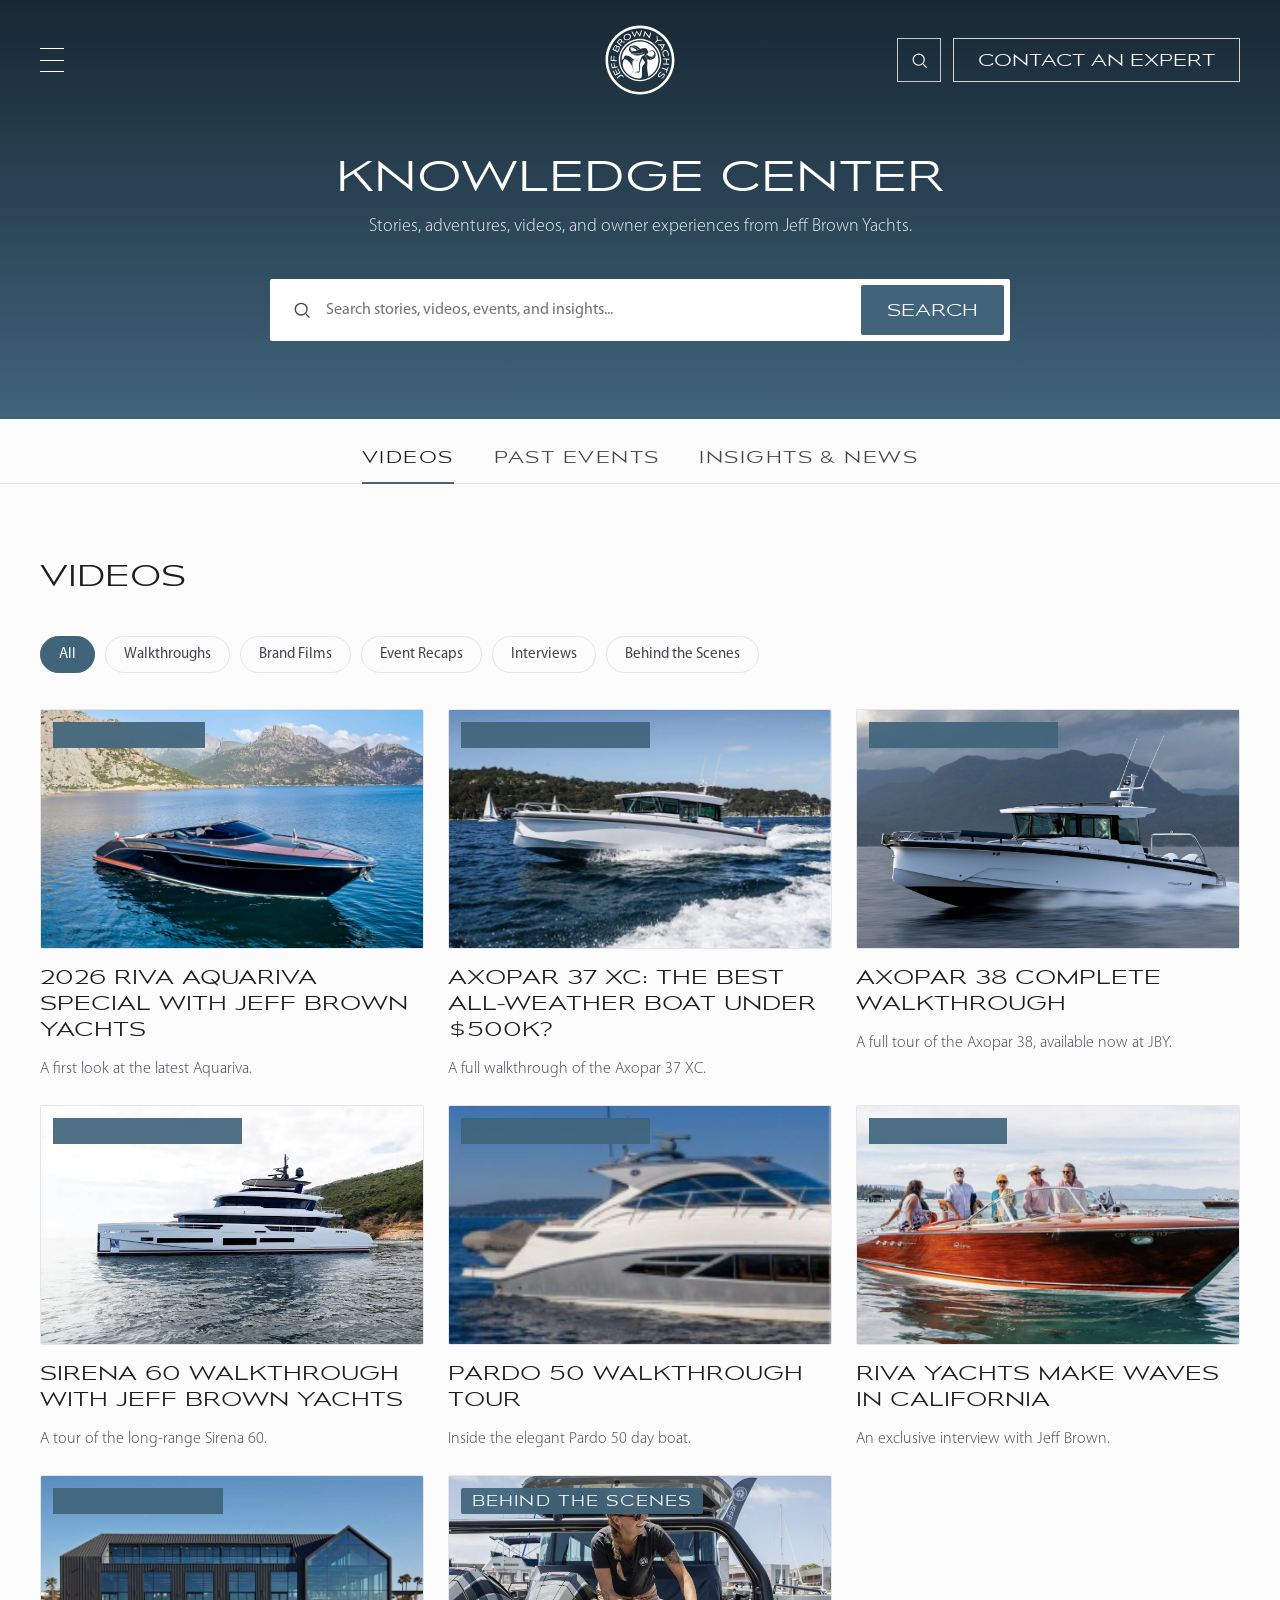
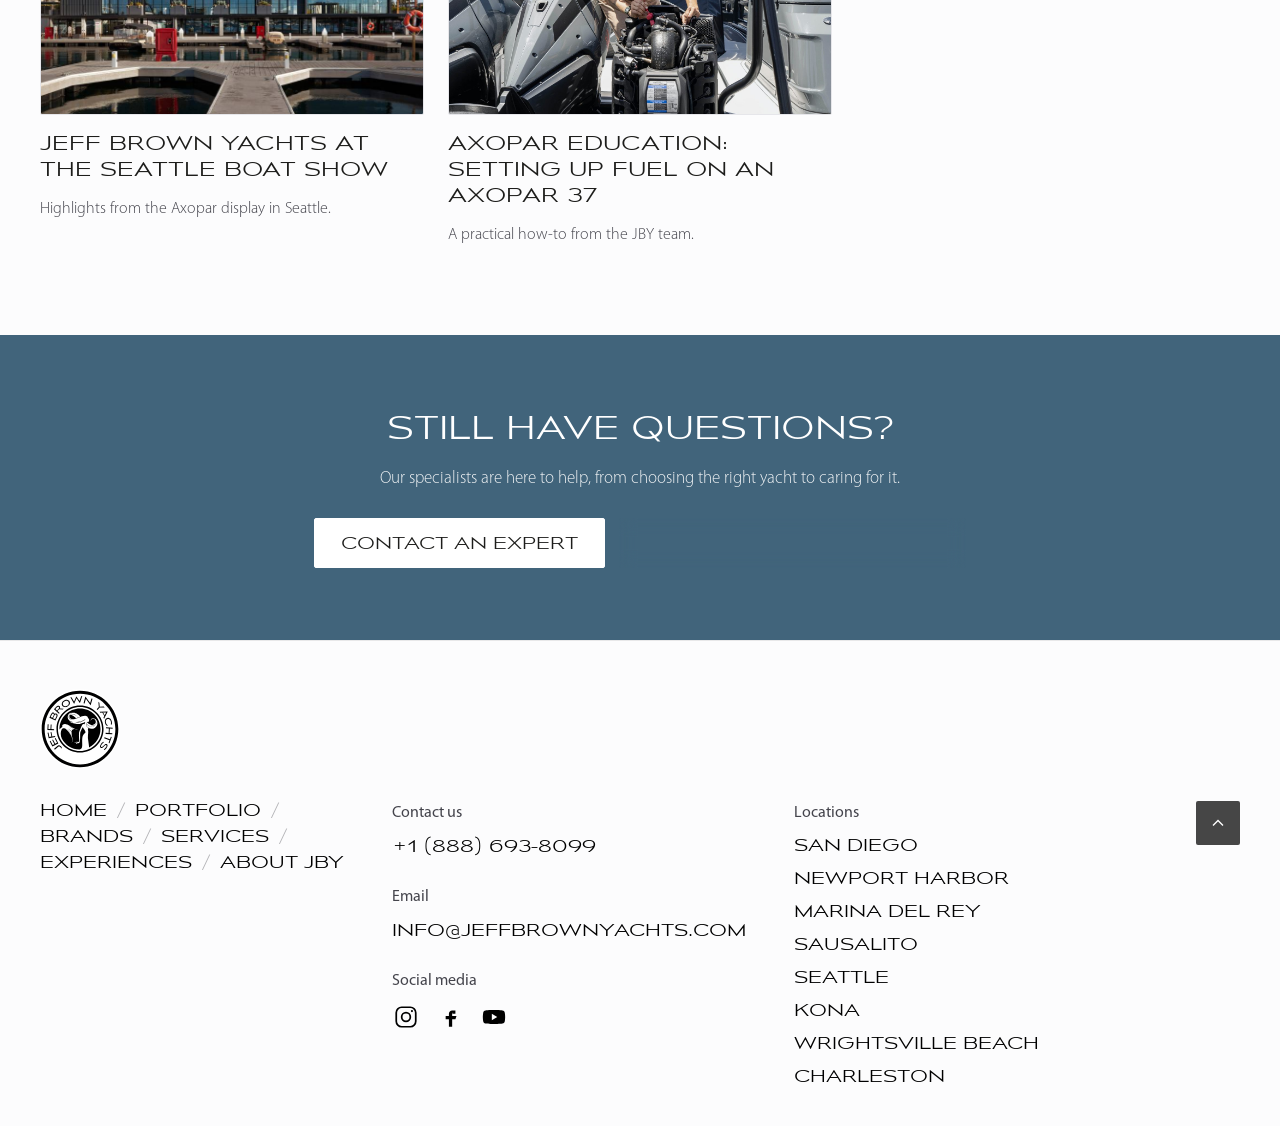
==== index.html @ ec9363ae "Knowledge Center — variant 3: 3 tabs, chip filters, original distinct cards - Only 3 tabs: Videos (d" ====
<!DOCTYPE html>
<html lang="en">
<head>
<meta charset="UTF-8" />
<meta name="viewport" content="width=device-width, initial-scale=1.0" />
<title>Knowledge Center — Jeff Brown Yachts</title>
<meta name="description" content="The Jeff Brown Yachts Knowledge Center: videos, events, owner experiences, adventures, and company news from the JBY world." />
<link rel="icon" href="assets/jby_logo.svg" />
<link rel="stylesheet" href="assets/fonts.css" />
<link rel="stylesheet" href="assets/styles.css" />
</head>
<body data-kc="videos" data-hero="1">

<div data-site-header></div>

<!-- HERO -->
<section class="kc-hero home">
  <div class="kc-hero-bg"><img src="assets/img/hero-detail.jpg" alt="A Jeff Brown Yachts vessel under way" /></div>
  <div class="kc-hero-inner">
    <h1 class="reveal in">Knowledge Center</h1>
    <p class="reveal in d1">Stories, adventures, videos, and owner experiences from Jeff Brown Yachts.</p>
    <form class="searchbar reveal in d2" action="search.html" method="get" role="search" aria-label="Search the Knowledge Center">
      <svg viewBox="0 0 24 24" fill="none" stroke="currentColor" stroke-width="1.6"><circle cx="11" cy="11" r="7"/><path d="m21 21-4.3-4.3"/></svg>
      <input type="search" name="query" placeholder="Search stories, videos, events, and insights..." aria-label="Search" />
      <button type="submit" class="btn btn-md btn-solid"><span>Search</span></button>
    </form>
  </div>
</section>

<div data-site-kcnav></div>

<div class="hub-panels">

  <!-- ===================== VIDEOS ===================== -->
  <div class="hub-panel active" id="panel-videos">
    <section class="sec"><div class="wrap">
      <div class="panel-intro"><h2>Videos</h2></div>
      <div class="chips" data-chips="grid-videos" data-axis="type" aria-label="Filter videos">
        <button class="chip on" data-val="all">All</button>
        <button class="chip" data-val="walkthroughs">Walkthroughs</button>
        <button class="chip" data-val="brand-films">Brand Films</button>
        <button class="chip" data-val="event-recaps">Event Recaps</button>
        <button class="chip" data-val="interviews">Interviews</button>
        <button class="chip" data-val="behind-the-scenes">Behind the Scenes</button>
      </div>
      <div class="media-grid cols-3" id="grid-videos"><a class="card vcard" data-type="brand-films" href="video.html?v=w0ptcR-tTSQ"><div class="thumb"><img src="assets/img/brand-riva.webp" alt="" /><video muted loop playsinline preload="none"><source src="assets/video/hover.mp4" type="video/mp4"></video><span class="badge">Brand Film</span></div><h3>2026 Riva Aquariva Special with Jeff Brown Yachts</h3><p>A first look at the latest Aquariva.</p></a>
              <a class="card vcard" data-type="walkthroughs" href="video.html?v=fQSTb3oAKzA"><div class="thumb"><img src="assets/img/vessel-axopar.jpg" alt="" /><video muted loop playsinline preload="none"><source src="assets/video/hover.mp4" type="video/mp4"></video><span class="badge">Walkthrough</span></div><h3>Axopar 37 XC: The Best All-Weather Boat Under $500K?</h3><p>A full walkthrough of the Axopar 37 XC.</p></a>
              <a class="card vcard" data-type="walkthroughs" href="video.html?v=-jKF--eEPcs"><div class="thumb"><img src="assets/img/brand-axopar.jpg" alt="" /><video muted loop playsinline preload="none"><source src="assets/video/hover.mp4" type="video/mp4"></video><span class="badge">Walkthrough</span></div><h3>Axopar 38 Complete Walkthrough</h3><p>A full tour of the Axopar 38, available now at JBY.</p></a>
              <a class="card vcard" data-type="walkthroughs" href="video.html?v=-klt9lROx2Q"><div class="thumb"><img src="assets/img/brand-sirena.jpg" alt="" /><video muted loop playsinline preload="none"><source src="assets/video/hover.mp4" type="video/mp4"></video><span class="badge">Walkthrough</span></div><h3>Sirena 60 Walkthrough with Jeff Brown Yachts</h3><p>A tour of the long-range Sirena 60.</p></a>
              <a class="card vcard" data-type="walkthroughs" href="video.html?v=Qdw6NAXoP4w"><div class="thumb"><img src="assets/img/vessel-pershing2.jpg" alt="" /><video muted loop playsinline preload="none"><source src="assets/video/hover.mp4" type="video/mp4"></video><span class="badge">Walkthrough</span></div><h3>Pardo 50 Walkthrough Tour</h3><p>Inside the elegant Pardo 50 day boat.</p></a>
              <a class="card vcard" data-type="interviews" href="video.html?v=bcRRfGyM40s"><div class="thumb"><img src="assets/img/ev_riva.jpg" alt="" /><video muted loop playsinline preload="none"><source src="assets/video/hover.mp4" type="video/mp4"></video><span class="badge">Interview</span></div><h3>Riva Yachts Make Waves in California</h3><p>An exclusive interview with Jeff Brown.</p></a>
              <a class="card vcard" data-type="event-recaps" href="video.html?v=dWhl8WauQQw"><div class="thumb"><img src="assets/img/marina-newport.jpg" alt="" /><video muted loop playsinline preload="none"><source src="assets/video/hover.mp4" type="video/mp4"></video><span class="badge">Event Recap</span></div><h3>Jeff Brown Yachts at the Seattle Boat Show</h3><p>Highlights from the Axopar display in Seattle.</p></a>
              <a class="card vcard" data-type="behind-the-scenes" href="video.html?v=TO-hFcdKXWA"><div class="thumb"><img src="assets/img/card_service.jpg" alt="" /><video muted loop playsinline preload="none"><source src="assets/video/hover.mp4" type="video/mp4"></video><span class="badge">Behind the Scenes</span></div><h3>Axopar Education: Setting Up Fuel on an Axopar 37</h3><p>A practical how-to from the JBY team.</p></a></div>
    </div></section>
  </div>

  <!-- ===================== PAST EVENTS ===================== -->
  <div class="hub-panel" id="panel-events">
    <section class="sec"><div class="wrap">
      <div class="panel-intro"><h2>Past Events</h2></div>
      <div class="chips" data-chips="grid-events" data-axis="brand" aria-label="Filter events by brand">
        <button class="chip on" data-val="all">All</button>
        <button class="chip" data-val="axopar">Axopar</button>
        <button class="chip" data-val="brabus">BRABUS</button>
        <button class="chip" data-val="riva">Riva</button>
        <button class="chip" data-val="pershing">Pershing</button>
      </div>
      <div class="egrid" id="grid-events" style="grid-template-columns:repeat(3,1fr)"><a class="ecard" data-loc="lake-tahoe" data-brand="riva" href="event.html?e=lake-tahoe"><img src="assets/img/ev_pebble.jpg" alt="" /><div class="ec-body"><h3>Lake Tahoe Concours d'Elegance</h3><span class="ec-meta">Aug 2026 · Lake Tahoe</span><span class="ec-cta">View Recap <svg viewBox="0 0 24 24" fill="none" stroke="currentColor" stroke-width="1.6"><path d="m9 6 6 6-6 6"/></svg></span></div></a>
              <a class="ecard" data-loc="san-diego" data-brand="axopar" href="event.html?e=san-diego"><img src="assets/img/marina-sandiego.jpg" alt="" /><div class="ec-body"><h3>San Diego International Boat Show</h3><span class="ec-meta">Jun 2026 · San Diego</span><span class="ec-cta">View Recap <svg viewBox="0 0 24 24" fill="none" stroke="currentColor" stroke-width="1.6"><path d="m9 6 6 6-6 6"/></svg></span></div></a>
              <a class="ecard" data-loc="miami" data-brand="pershing" href="event.html?e=miami"><img src="assets/img/vessel-pershing.jpg" alt="" /><div class="ec-body"><h3>Miami International Boat Show</h3><span class="ec-meta">Feb 2026 · Miami</span><span class="ec-cta">View Recap <svg viewBox="0 0 24 24" fill="none" stroke="currentColor" stroke-width="1.6"><path d="m9 6 6 6-6 6"/></svg></span></div></a>
              <a class="ecard" data-loc="baltimore" data-brand="axopar" href="event.html?e=mid-atlantic"><img src="assets/img/vessel-axopar.jpg" alt="" /><div class="ec-body"><h3>Mid-Atlantic Boat Show</h3><span class="ec-meta">Feb 2026 · Baltimore</span><span class="ec-cta">View Recap <svg viewBox="0 0 24 24" fill="none" stroke="currentColor" stroke-width="1.6"><path d="m9 6 6 6-6 6"/></svg></span></div></a>
              <a class="ecard" data-loc="charleston" data-brand="axopar" href="event.html?e=charleston"><img src="assets/img/marina-newport.jpg" alt="" /><div class="ec-body"><h3>Charleston Boat Show</h3><span class="ec-meta">Jan 2026 · Charleston</span><span class="ec-cta">View Recap <svg viewBox="0 0 24 24" fill="none" stroke="currentColor" stroke-width="1.6"><path d="m9 6 6 6-6 6"/></svg></span></div></a>
              <a class="ecard" data-loc="fort-lauderdale" data-brand="brabus" href="event.html?e=fort-lauderdale"><img src="assets/img/event_flibs.jpg" alt="" /><div class="ec-body"><h3>Fort Lauderdale International Boat Show</h3><span class="ec-meta">Oct 2025 · Fort Lauderdale</span><span class="ec-cta">View Recap <svg viewBox="0 0 24 24" fill="none" stroke="currentColor" stroke-width="1.6"><path d="m9 6 6 6-6 6"/></svg></span></div></a>
              <a class="ecard" data-loc="sausalito" data-brand="brabus" href="event.html?e=sausalito"><img src="assets/img/ev_sausalito.jpg" alt="" /><div class="ec-body"><h3>Sausalito Boat Show (4th Annual)</h3><span class="ec-meta">Sep 2025 · Sausalito</span><span class="ec-cta">View Recap <svg viewBox="0 0 24 24" fill="none" stroke="currentColor" stroke-width="1.6"><path d="m9 6 6 6-6 6"/></svg></span></div></a>
              <a class="ecard" data-loc="carolinas" data-brand="axopar" href="event.html?e=carolinas"><img src="assets/img/vessel-brabus.jpg" alt="" /><div class="ec-body"><h3>Axopar &amp; BRABUS Carolinas Adventure</h3><span class="ec-meta">Jul 2024 · Carolinas</span><span class="ec-cta">View Recap <svg viewBox="0 0 24 24" fill="none" stroke="currentColor" stroke-width="1.6"><path d="m9 6 6 6-6 6"/></svg></span></div></a></div>
      <div class="sec-foot"><a class="btn btn-md btn-ghost-navy" href="https://ywteamyw.github.io/jby-events/v3-filters.html" target="_blank" rel="noopener">View Upcoming Events <svg viewBox="0 0 24 24" fill="none" stroke="currentColor" stroke-width="1.6"><path d="m9 6 6 6-6 6"/></svg></a></div>
    </div></section>
  </div>

  <!-- ===================== INSIGHTS & NEWS ===================== -->
  <div class="hub-panel" id="panel-insights">
    <section class="sec"><div class="wrap">
      <div class="panel-intro"><h2>Insights &amp; News</h2></div>
      <div class="chips" data-chips="grid-insights" data-axis="cat" aria-label="Filter insights">
        <button class="chip on" data-val="all">All</button>
        <button class="chip" data-val="news">News</button>
        <button class="chip" data-val="adventures">Adventures</button>
        <button class="chip" data-val="owner">Owner Stories</button>
      </div>
      <div class="media-grid cols-3" id="grid-insights"><a class="card acard" data-cat="owner" href="article.html?a=viggen"><div class="thumb"><img src="assets/img/marina-sandiego.jpg" alt="" /><span class="badge">Owner Story</span></div><h3>Owner Feature: Joe Dagostino's J/105 "Viggen"</h3><span class="date">August 5, 2025<span class="rt">5 min read</span></span></a>
              <a class="card acard" data-cat="adventures" href="article.html?a=carolinas-adventure"><div class="thumb"><img src="assets/img/vessel-brabus.jpg" alt="" /><span class="badge">Adventure</span></div><h3>The Axopar &amp; BRABUS Carolinas Adventure</h3><span class="date">July 18, 2024<span class="rt">6 min read</span></span></a>
              <a class="card acard" data-cat="adventures" href="article.html?a=salish-sea"><div class="thumb"><img src="assets/img/ev_sausalito.jpg" alt="" /><span class="badge">Destination</span></div><h3>Cruising the Salish Sea: A Pacific Northwest Adventure</h3><span class="date">June 20, 2025<span class="rt">6 min read</span></span></a>
              <a class="card acard" data-cat="news" href="article.html?a=pershing-us-dealer"><div class="thumb"><img src="assets/img/brand-pershing.jpg" alt="" /><span class="badge">News</span></div><h3>Pershing Names Jeff Brown Yachts Exclusive US Dealer</h3><span class="date">October 28, 2025<span class="rt">3 min read</span></span></a>
              <a class="card acard" data-cat="news" href="article.html?a=riva-west-coast"><div class="thumb"><img src="assets/img/ev_riva.jpg" alt="" /><span class="badge">News</span></div><h3>Riva Names Jeff Brown Yachts Exclusive West Coast Dealer</h3><span class="date">September 16, 2024<span class="rt">3 min read</span></span></a>
              <a class="card acard" data-cat="news" href="article.html?a=pardo-west-coast"><div class="thumb"><img src="assets/img/brand-axopar.jpg" alt="" /><span class="badge">News</span></div><h3>Pardo Yachts Names JBY Exclusive US West Coast Dealer</h3><span class="date">March 12, 2025<span class="rt">2 min read</span></span></a>
              <a class="card acard" data-cat="news" href="article.html?a=charleston-office"><div class="thumb"><img src="assets/img/marina-newport.jpg" alt="" /><span class="badge">Company</span></div><h3>Jeff Brown Yachts Opens a New Office in Charleston</h3><span class="date">October 1, 2024<span class="rt">2 min read</span></span></a>
              <a class="card acard" data-cat="news" href="article.html?a=deniz-ozcakir"><div class="thumb"><img src="assets/img/consult-overlook.jpg" alt="" /><span class="badge">Company</span></div><h3>Deniz Ozcakir Named Head of Sales &amp; Marketing</h3><span class="date">April 7, 2025<span class="rt">2 min read</span></span></a>
              <a class="card acard" data-cat="news" href="article.html?a=brabus-shadow-500"><div class="thumb"><img src="assets/img/vessel-brabus.jpg" alt="" /><span class="badge">Brands</span></div><h3>Showcasing the BRABUS Shadow 500 on the West Coast</h3><span class="date">June 29, 2024<span class="rt">3 min read</span></span></a>
              <a class="card acard" data-cat="news" href="article.html?a=modern-luxury"><div class="thumb"><img src="assets/img/lifestyle-expertise.jpg" alt="" /><span class="badge">Press</span></div><h3>Jeff Brown: Modern Luxury "Power Players" Spotlight</h3><span class="date">May 27, 2022<span class="rt">4 min read</span></span></a></div>
    </div></section>
  </div>

</div>

<div data-site-cta></div>
<div data-site-footer></div>
<script>
/* Horizontal chip filters (variant 3) — filter the original cards in place */
(function(){
  document.querySelectorAll(".chips[data-chips]").forEach(function(bar){
    var grid=document.getElementById(bar.getAttribute("data-chips")); if(!grid) return;
    var axis=bar.getAttribute("data-axis");
    bar.querySelectorAll(".chip").forEach(function(ch){
      ch.addEventListener("click",function(){
        bar.querySelectorAll(".chip").forEach(function(x){x.classList.remove("on");}); ch.classList.add("on");
        var v=ch.getAttribute("data-val");
        grid.querySelectorAll(".vcard,.ecard,.acard").forEach(function(c){
          c.style.display=(v==="all"||c.getAttribute("data-"+axis)===v)?"":"none";
        });
      });
    });
  });
})();
</script>
<script src="assets/app.js"></script>
</body>
</html>
---- assets/fonts.css ----
@font-face{font-family:'Mesmerize';font-weight:300;font-style:normal;font-display:swap;src:url([data-uri]) format('woff2')}
@font-face{font-family:'Mesmerize';font-weight:400;font-style:normal;font-display:swap;src:url([data-uri]) format('woff2')}
@font-face{font-family:'Mesmerize';font-weight:500;font-style:normal;font-display:swap;src:url([data-uri]) format('woff2')}
@font-face{font-family:'Myriad Pro';font-weight:300;font-style:normal;font-display:swap;src:url([data-uri]) format('woff2')}
@font-face{font-family:'Myriad Pro';font-weight:400;font-style:normal;font-display:swap;src:url([data-uri]) format('woff2')}
@font-face{font-family:'Myriad Pro';font-weight:600;font-style:normal;font-display:swap;src:url([data-uri]) format('woff2')}
---- assets/styles.css ----
/* =====================================================================
   Jeff Brown Yachts — News & Media
   Shared design system (extends the JBY site tokens & components)
   Minimum font-size across the platform: 16px.
   ===================================================================== */
:root{
  --ink:#1d1d1b;--c0:#000000;--c2:#44444c;--c4:#44444c;
  --white:#ffffff;--white-soft:#dcdcde;
  --navy:#41647b;--navy-d:#365466;--navy-deep:#22333f;--navy-ink:#182833;
  --border:#e6e6ea;--line:rgba(0,0,0,0.08);--page:#fcfcfd;--section:#f4f6f9;--sand:#bdb19d;
  --maxw:1440px;--content:1280px;--pad:40px;
  --ease:cubic-bezier(.22,.61,.36,1);--ease-out:cubic-bezier(.16,1,.3,1);
  --shadow-card:0 24px 60px -44px rgba(34,51,63,.5);
}
*{box-sizing:border-box;margin:0;padding:0}
html{scroll-behavior:smooth}
body{font-family:'Myriad Pro',system-ui,-apple-system,sans-serif;color:var(--c0);background:var(--page);
  font-weight:300;line-height:1.5;-webkit-font-smoothing:antialiased;overflow-x:hidden}
img{max-width:100%;display:block}
a{color:inherit;text-decoration:none}
button{font-family:inherit;cursor:pointer;border:none;background:none;color:inherit}
.wrap{max-width:var(--maxw);margin:0 auto;padding-left:var(--pad);padding-right:var(--pad)}
.narrow{max-width:calc(var(--content) + 80px);margin:0 auto;padding-left:var(--pad);padding-right:var(--pad)}

/* Type ramp */
.h-lg{font-family:'Mesmerize',sans-serif;font-weight:300;font-size:clamp(24px,2.6vw,28px);line-height:1.22;text-transform:uppercase;letter-spacing:0}
.h-md{font-family:'Mesmerize',sans-serif;font-weight:300;font-size:32px;line-height:48px;text-transform:uppercase;letter-spacing:0}
.h-sm{font-family:'Mesmerize',sans-serif;font-weight:300;font-size:28px;line-height:40px;text-transform:uppercase;letter-spacing:0}
.h-xs{font-family:'Mesmerize',sans-serif;font-weight:300;font-size:24px;line-height:36px;text-transform:uppercase;letter-spacing:0}
.h-2xs{font-family:'Mesmerize',sans-serif;font-weight:300;font-size:20px;line-height:28px;text-transform:uppercase;letter-spacing:0}
.eyebrow{font-family:'Mesmerize',sans-serif;font-weight:300;font-size:16px;line-height:1;letter-spacing:.22em;text-transform:uppercase;color:var(--navy)}
.t-lg{font-family:'Myriad Pro',sans-serif;font-weight:300;font-size:18px;line-height:28px}
.t-md{font-family:'Myriad Pro',sans-serif;font-weight:300;font-size:16px;line-height:24px}

/* Buttons */
.btn{display:inline-flex;align-items:center;justify-content:center;gap:8px;border-radius:2px;
  font-family:'Mesmerize',sans-serif;font-weight:300;text-transform:uppercase;letter-spacing:0;transition:.25s;white-space:nowrap}
.btn-sm{height:44px;padding:0 22px;font-size:16px;line-height:20px}
.btn-md{height:50px;padding:0 26px;font-size:16px;line-height:20px}
.btn svg{width:17px;height:17px}
.btn-solid{background:var(--navy);color:var(--white)}
.btn-solid:hover{background:var(--navy-d)}
.btn-white{background:var(--white);color:var(--ink);border:1px solid var(--white)}
.btn-white:hover{background:rgba(255,255,255,.16);color:var(--white);border-color:var(--white)}
.btn-dark{background:var(--ink);color:var(--white)}
.btn-dark:hover{background:var(--navy)}
.btn-ghost{background:transparent;color:var(--c0);border:1px solid var(--c0)}
.btn-ghost:hover{background:var(--c0);color:var(--white)}
.btn-ghost-navy{background:transparent;color:var(--navy);border:1px solid var(--navy)}
.btn-ghost-navy:hover{background:var(--navy);color:var(--white)}
.btn-ghost-light{background:transparent;color:var(--white);border:1px solid rgba(255,255,255,.9);backdrop-filter:blur(8px)}
.btn-ghost-light:hover{background:var(--white);color:var(--ink)}
.link-arrow{display:inline-flex;align-items:center;gap:8px;font-family:'Mesmerize',sans-serif;text-transform:uppercase;
  font-size:16px;letter-spacing:.04em;color:var(--navy)}
.link-arrow svg{width:16px;height:16px}
.link-arrow:hover{color:var(--navy-d)}

/* =====================================================================
   HEADER
   ===================================================================== */
.nav{position:fixed;top:0;left:0;right:0;z-index:1000;display:grid;grid-template-columns:1fr auto 1fr;align-items:center;
  gap:16px;padding:24px 40px;color:#fff;background:transparent;
  border-bottom:.5px solid transparent;transition:background .45s ease,backdrop-filter .45s ease,border-color .45s ease,padding .35s ease}
.nav.scrolled,.nav.solid{background:linear-gradient(180deg,rgba(52,82,100,.95) 0%,rgba(44,70,86,.97) 100%);
  backdrop-filter:blur(22px) saturate(140%);-webkit-backdrop-filter:blur(22px) saturate(140%);
  border-bottom:.5px solid rgba(255,255,255,.15);padding:16px 40px}
.nav .left{display:flex;align-items:center;justify-self:start}
.nav .burger{width:24px;height:24px;display:flex;flex-direction:column;justify-content:space-between;background:transparent;border:0;padding:0;cursor:pointer}
.nav .burger span{display:block;height:1px;width:100%;background:#fff;transition:.3s}
.nav .logo{width:72px;height:72px;justify-self:center;display:flex;align-items:center;justify-content:center;transition:width .35s,height .35s}
.nav.scrolled .logo,.nav.solid .logo{width:58px;height:58px}
.nav.solid{padding:16px 40px}
.nav .logo img{width:100%;height:100%;object-fit:contain;filter:brightness(0) invert(1)}
.nav .right{display:flex;gap:12px;align-items:center;justify-self:end}
.nav .icon{width:44px;height:44px;border:.5px solid rgba(255,255,255,.75);color:#fff;display:flex;align-items:center;justify-content:center;transition:.25s;background:transparent;cursor:pointer}
.nav .icon:hover{background:rgba(255,255,255,.16)}
.nav .icon svg{width:19px;height:19px}
.nav .cta{padding:0 24px;height:44px;font-family:'Mesmerize',sans-serif;font-weight:300;font-size:16px;line-height:20px;
  text-transform:uppercase;color:#fff;border:.5px solid rgba(255,255,255,.8);transition:.25s;display:inline-flex;align-items:center;white-space:nowrap;cursor:pointer;background:transparent}
.nav .cta:hover{background:rgba(255,255,255,.16)}
@media(max-width:980px){.nav{padding:16px 22px}.nav.scrolled,.nav.solid{padding:12px 22px}.nav .logo{width:54px;height:54px}.nav.scrolled .logo,.nav.solid .logo{width:48px;height:48px}.nav .cta{display:none}}

/* KC sub-navigation (centered, sits under header) */
.kcnav{position:sticky;top:84px;z-index:900;background:rgba(252,252,253,.96);backdrop-filter:blur(16px) saturate(140%);
  -webkit-backdrop-filter:blur(16px) saturate(140%);border-bottom:.5px solid var(--border)}
.kcnav-inner{max-width:var(--maxw);margin:0 auto;padding:0 40px;display:flex;align-items:center;justify-content:center;flex-wrap:wrap;gap:8px 40px}
/* Hub tab panels — switched in place by JS, no page reload, no scroll jump */
.hub-panel{display:none}
.hub-panel.active{display:block;animation:panelIn .4s var(--ease-out)}
@keyframes panelIn{from{opacity:0;transform:translateY(8px)}to{opacity:1;transform:none}}
.hub-panel>.sec:first-child{padding-top:72px}
.panel-lead{display:flex;justify-content:flex-end;margin-bottom:26px}
/* category chips (Insights & News on the All tab) */
.chips{display:flex;flex-wrap:wrap;gap:10px;margin-bottom:34px}
.chips .tag{cursor:pointer;transition:.2s}

/* Video cards — hover autoplay + subtle white lift/shadow (video cards only) */
.vcard{position:relative;border-radius:2px;gap:14px}
.vcard::before{content:none}
.vcard>*{position:relative;z-index:1}
.vcard .thumb{border:none;border-radius:2px}
.vcard .thumb video{position:absolute;inset:0;width:100%;height:100%;object-fit:cover;opacity:0;transition:opacity .5s var(--ease-out);z-index:1}
.vcard:hover .thumb video{opacity:1}
.vcard .thumb::after{display:none}
.vcard .badge{z-index:2}
@media(hover:none){.vcard::before{display:none}.vcard .thumb video{display:none}}
@media(prefers-reduced-motion:reduce){.hub-panel.active{animation:none}}
.kcnav a{position:relative;flex:0 0 auto;padding:26px 0 14px;font-family:'Mesmerize',sans-serif;font-weight:300;font-size:16px;letter-spacing:.09em;text-transform:uppercase;color:var(--c4);white-space:nowrap;transition:color .25s}
.kcnav a::after{content:"";position:absolute;left:0;right:0;bottom:-.5px;height:2px;background:var(--navy);transform:scaleX(0);transition:transform .3s ease}
.kcnav a:hover{color:var(--ink)}
.kcnav a.active{color:var(--ink)}
.kcnav a.active::after{transform:scaleX(1)}
@media(max-width:760px){.kcnav-inner{gap:22px;padding:0 22px}.kcnav a{padding:15px 0}}

/* Slide-in menu overlay */
.menu-scrim{position:fixed;inset:0;z-index:1200;background:rgba(15,24,30,.55);backdrop-filter:blur(4px);opacity:0;visibility:hidden;transition:.4s}
.menu-scrim.open{opacity:1;visibility:visible}
.menu-panel{position:fixed;top:0;left:0;bottom:0;z-index:1300;width:min(420px,88vw);background:var(--navy-deep);color:#fff;
  transform:translateX(-100%);transition:transform .5s var(--ease-out);display:flex;flex-direction:column;padding:32px 40px}
.menu-panel.open{transform:none}
.menu-panel .m-top{display:flex;align-items:center;justify-content:space-between;margin-bottom:40px}
.menu-panel .m-logo img{height:52px;filter:brightness(0) invert(1)}
.menu-panel .m-close{width:44px;height:44px;border:.5px solid rgba(255,255,255,.5);display:flex;align-items:center;justify-content:center}
.menu-panel .m-close svg{width:18px;height:18px}
.menu-panel nav{display:flex;flex-direction:column;gap:4px}
.menu-panel nav a{font-family:'Mesmerize',sans-serif;font-size:24px;line-height:1.9;text-transform:uppercase;color:#fff;transition:color .2s;letter-spacing:.01em}
.menu-panel nav a:hover{color:var(--sand)}
.menu-panel .m-foot{margin-top:auto;font-size:16px;color:rgba(255,255,255,.82);line-height:24px}
.menu-panel .m-foot a{color:#fff}

/* =====================================================================
   HERO
   ===================================================================== */
.kc-hero{position:relative;overflow:hidden;background:var(--navy-deep);color:#fff}
.kc-hero .kc-hero-bg{position:absolute;inset:0;z-index:0}
.kc-hero .kc-hero-bg img{width:100%;height:100%;object-fit:cover;opacity:.5}
.kc-hero .kc-hero-bg::after{content:"";position:absolute;inset:0;
  background:linear-gradient(180deg,rgba(24,40,51,.5),rgba(24,40,51,.86)),radial-gradient(120% 120% at 50% -10%,rgba(65,100,123,.35),transparent 60%)}
.kc-hero-inner{position:relative;z-index:2;max-width:var(--content);margin:0 auto;padding:150px 40px 78px;text-align:center;
  display:flex;flex-direction:column;align-items:center;gap:12px}
/* group the title + subtitle, then a larger gap before the search */
.kc-hero.home .searchbar{margin-top:26px}
.kc-hero h1{font-family:'Mesmerize',sans-serif;font-weight:300;text-transform:uppercase;font-size:clamp(28px,4vw,40px);line-height:1.28;letter-spacing:0;overflow-wrap:break-word}
.kc-hero p{max-width:900px;font-size:18px;line-height:28px;color:rgba(255,255,255,.92)}
/* Home hero: vertical gradient — dark at the top into brand navy at the bottom */
.kc-hero.home{background:linear-gradient(180deg,#182833 0%,#2c4658 52%,#41647b 100%)}
.kc-hero.home .kc-hero-bg{display:none}
@media(max-width:640px){.kc-hero h1{font-size:clamp(26px,7.2vw,32px)}.kc-hero-inner{padding:118px 22px 52px}}

/* sub-pages: shorter hero, breadcrumb at the top of the hero */
.kc-hero.sub .kc-hero-inner{padding:120px 40px 60px}
.kc-hero.sub h1{font-size:34px;line-height:46px}
.kc-hero .kc-crumbs{position:relative;z-index:2;max-width:var(--content);margin:0 auto;padding:104px 40px 0;width:100%}
.kc-hero .kc-crumbs+.kc-hero-inner{padding-top:26px}
.kc-hero .kc-crumbs ol{list-style:none;display:flex;flex-wrap:wrap;gap:8px;font-size:16px;color:rgba(255,255,255,.82)}
.kc-hero .kc-crumbs a{color:rgba(255,255,255,.82)}.kc-hero .kc-crumbs a:hover{color:#fff}
.kc-hero .kc-crumbs .sep{opacity:.55}
.kc-hero .kc-crumbs li[aria-current]{color:#fff}
@media(max-width:640px){.kc-hero.sub .kc-hero-inner,.kc-hero .kc-crumbs+.kc-hero-inner{padding-top:20px}.kc-hero .kc-crumbs{padding-top:96px}}

/* Search bar */
.searchbar{width:100%;max-width:740px;display:flex;align-items:center;gap:14px;background:#fff;border-radius:2px;
  padding:0 6px 0 22px;height:62px;box-shadow:0 30px 70px -40px rgba(0,0,0,.6)}
.searchbar svg{width:20px;height:20px;color:var(--c4);flex:0 0 auto}
.searchbar input{flex:1;border:none;outline:none;background:transparent;font-family:'Myriad Pro',sans-serif;font-size:16px;color:var(--ink)}
.searchbar input::placeholder{color:#71717a}
/* native clear (X) — thin, grey by default, black on hover (no browser blue) */
.searchbar input[type="search"]::-webkit-search-cancel-button{
  -webkit-appearance:none;appearance:none;height:15px;width:15px;margin:0 6px;cursor:pointer;
  background-color:#71717a;transition:background-color .2s;
  -webkit-mask:url("data:image/svg+xml,%3Csvg xmlns='http://www.w3.org/2000/svg' viewBox='0 0 24 24'%3E%3Cpath d='M6 6l12 12M18 6 6 18' stroke='black' stroke-width='2.2' fill='none'/%3E%3C/svg%3E") center/contain no-repeat;
  mask:url("data:image/svg+xml,%3Csvg xmlns='http://www.w3.org/2000/svg' viewBox='0 0 24 24'%3E%3Cpath d='M6 6l12 12M18 6 6 18' stroke='black' stroke-width='2.2' fill='none'/%3E%3C/svg%3E") center/contain no-repeat}
.searchbar input[type="search"]::-webkit-search-cancel-button:hover{background-color:var(--ink)}
.searchbar .btn{height:50px}
@media(max-width:560px){.searchbar{height:56px;padding-left:16px;gap:8px}.searchbar .btn{padding:0 16px}}
@media(max-width:400px){.searchbar .btn span{display:none}.searchbar .btn::after{content:"Go"}}

/* Media detail hero (video / event) */
.detail-hero{position:relative;background:#0c141a;color:#fff;overflow:hidden}
.detail-hero .dh-bg{position:absolute;inset:0;z-index:0}
.detail-hero .dh-bg img{width:100%;height:100%;object-fit:cover;opacity:.32;transform:scale(1.06)}
.detail-hero .dh-bg::after{content:"";position:absolute;inset:0;background:linear-gradient(180deg,rgba(12,20,26,.6),rgba(12,20,26,.92))}
.detail-hero .dh-inner{position:relative;z-index:2;max-width:var(--content);margin:0 auto;padding:120px 40px 72px}
.detail-hero .dh-crumbs ol{list-style:none;display:flex;flex-wrap:wrap;gap:8px;font-size:16px;color:rgba(255,255,255,.82);margin-bottom:26px}
.detail-hero .dh-crumbs a{color:rgba(255,255,255,.82)}.detail-hero .dh-crumbs a:hover{color:#fff}
.detail-hero .dh-crumbs .sep{opacity:.55}.detail-hero .dh-crumbs li[aria-current]{color:#fff}
@media(max-width:640px){.detail-hero .dh-inner{padding:104px 24px 52px}}

/* Non-hero pages (Article): navy header in flow, sub-nav sticks to top */
body:not([data-hero]) .nav.solid{position:static}
body:not([data-hero]) .kcnav{top:0}
.crumbs.light{background:var(--section);border-bottom:.5px solid var(--border)}
.crumbs.light .cwrap{max-width:var(--maxw);margin:0 auto;padding:0 40px}

/* =====================================================================
   SECTION scaffolding
   ===================================================================== */
section{position:relative}
.sec{padding:88px 0}
.sec.tight{padding:64px 0}
.sec.grey{background:var(--section)}
.sec-head{max-width:760px;margin:0 auto 46px;text-align:center;display:flex;flex-direction:column;gap:14px;align-items:center}
.sec-head.left{text-align:left;align-items:flex-start;margin-left:0}
.sec-head h2{color:var(--ink);font-size:28px;line-height:38px}
.sec-head p{color:var(--c2);font-size:17px;line-height:27px;max-width:620px}
.sec-foot{display:flex;justify-content:center;margin-top:44px}
.row-head{display:flex;align-items:flex-end;justify-content:space-between;gap:24px;margin-bottom:36px}
.row-head .rh-text{display:flex;flex-direction:column;gap:12px;max-width:680px}
.row-head h2{color:var(--ink);font-size:28px;line-height:38px}
.row-head p{color:var(--c2);font-size:16px;line-height:25px}
.row-head .link-arrow{flex:0 0 auto;padding-bottom:6px}
@media(max-width:640px){.sec{padding:64px 0}.row-head{flex-direction:column;align-items:flex-start}.sec-head h2,.row-head h2{font-size:24px;line-height:32px}}

/* Breadcrumb (light) */
.crumbs{padding:22px 0 4px}
.crumbs ol{list-style:none;display:flex;flex-wrap:wrap;align-items:center;gap:8px;font-size:16px;color:var(--c4)}
.crumbs a{color:var(--c4);transition:.2s}.crumbs a:hover{color:var(--navy)}
.crumbs .sep{opacity:.55}
.crumbs li[aria-current]{color:var(--ink)}

/* =====================================================================
   MEDIA CARDS — videos & articles/news
   ===================================================================== */
.media-grid{display:grid;gap:24px}
.media-grid.cols-3{grid-template-columns:repeat(3,1fr)}
.media-grid.cols-2{grid-template-columns:repeat(2,1fr)}
@media(max-width:900px){.media-grid.cols-3{grid-template-columns:1fr 1fr}}
@media(max-width:600px){.media-grid.cols-3,.media-grid.cols-2{grid-template-columns:1fr}}

.card{display:flex;flex-direction:column;gap:15px;background:transparent;transition:transform .5s var(--ease-out)}
.card .thumb{position:relative;border-radius:2px;overflow:hidden;aspect-ratio:16/10;background:var(--section);border:1px solid var(--border)}
.card .thumb img{width:100%;height:100%;object-fit:cover;transition:transform 1.2s var(--ease-out)}
.card:hover .thumb img{transform:scale(1.06)}
.card .thumb::after{content:"";position:absolute;inset:0;background:linear-gradient(180deg,rgba(0,0,0,0) 45%,rgba(0,0,0,.28));opacity:0;transition:opacity .4s}
.card:hover .thumb::after{opacity:1}
.card .badge{position:absolute;left:12px;top:12px;z-index:2;background:rgba(65,100,123,.92);backdrop-filter:blur(6px);color:#fff;
  font-family:'Mesmerize',sans-serif;font-size:14px;line-height:1;letter-spacing:.08em;text-transform:uppercase;padding:6px 11px;border-radius:2px}
.card .dur{position:absolute;right:12px;bottom:12px;z-index:2;background:rgba(0,0,0,.72);color:#fff;font-size:16px;font-weight:400;padding:4px 10px;border-radius:2px;letter-spacing:.02em}
/* square, semi-transparent play button with a white icon */
.play{position:absolute;left:50%;top:50%;transform:translate(-50%,-50%);z-index:2;width:58px;height:58px;border-radius:2px;
  background:rgba(15,24,30,.42);backdrop-filter:blur(6px);-webkit-backdrop-filter:blur(6px);border:1px solid rgba(255,255,255,.55);
  color:#fff;display:flex;align-items:center;justify-content:center;transition:.35s}
.card:hover .play{background:rgba(15,24,30,.62);transform:translate(-50%,-50%) scale(1.06)}
.play svg{width:20px;height:20px;margin-left:2px;color:#fff}
.card h3{font-family:'Mesmerize',sans-serif;font-weight:300;font-size:19px;line-height:26px;text-transform:uppercase;color:var(--ink)}
.card .meta{font-size:16px;color:var(--navy);font-family:'Mesmerize',sans-serif;letter-spacing:.06em;text-transform:uppercase}
.card p{color:var(--c2);font-size:16px;line-height:24px}
.card .date{font-size:16px;color:var(--c4);letter-spacing:.01em}
.card .tags{display:flex;flex-wrap:wrap;gap:8px;margin-top:2px}

.tag{display:inline-flex;align-items:center;font-family:'Mesmerize',sans-serif;font-size:16px;line-height:1;letter-spacing:.06em;text-transform:uppercase;
  color:var(--navy);background:var(--section);border:1px solid var(--border);border-radius:2px;padding:8px 12px}
.tag.solid{background:var(--navy);color:#fff;border-color:var(--navy)}

.acard .thumb{aspect-ratio:16/11}
.acard .date{display:flex;align-items:center;padding-top:15px;border-top:1px solid var(--border);font-size:16px;color:var(--c4);letter-spacing:.01em}
.acard .date .rt{margin-left:14px;padding-left:14px;border-left:1px solid #d4d4db}

/* =====================================================================
   EVENT overlay cards (past events)
   ===================================================================== */
.egrid{display:grid;grid-template-columns:1fr 1fr;gap:24px}
@media(max-width:700px){.egrid{grid-template-columns:1fr}}
.ecard{position:relative;display:block;border-radius:2px;overflow:hidden;aspect-ratio:16/10;color:#fff;border:1px solid var(--border)}
.ecard img{width:100%;height:100%;object-fit:cover;transition:transform 1.2s var(--ease-out)}
.ecard:hover img{transform:scale(1.05)}
.ecard::after{content:"";position:absolute;inset:0;z-index:1;transition:background .4s var(--ease-out);
  background:linear-gradient(180deg,rgba(10,16,20,0) 34%,rgba(10,16,20,.5) 64%,rgba(8,13,17,.92))}
.ecard:hover::after{background:linear-gradient(180deg,rgba(10,16,20,.1) 24%,rgba(10,16,20,.62) 58%,rgba(8,13,17,.95))}
.ecard .ec-body{position:absolute;left:0;right:0;bottom:0;z-index:2;padding:20px;display:flex;flex-direction:column;gap:6px;align-items:flex-start}
.ecard h3{font-family:'Mesmerize',sans-serif;font-weight:300;font-size:18px;line-height:23px;text-transform:uppercase;color:#fff;padding-right:40px;
  display:-webkit-box;-webkit-line-clamp:2;-webkit-box-orient:vertical;overflow:hidden;min-height:46px}
.ecard .ec-meta{font-family:'Myriad Pro',sans-serif;font-weight:400;font-size:16px;line-height:22px;letter-spacing:.02em;color:#fff}
/* chevron only (no box), centered on the title's first line, revealed on hover.
   top = .ec-body padding-top, height = title line-height, so it sits on line 1 */
.ecard .ec-cta{position:absolute;top:20px;right:20px;z-index:3;height:23px;display:inline-flex;align-items:center;justify-content:flex-end;
  color:#fff;opacity:0;font-size:0;transition:opacity .3s var(--ease-out)}
.ecard:hover .ec-cta{opacity:1}
.ecard .ec-cta svg{width:20px;height:20px}

/* =====================================================================
   FEATURED STORY (large cinematic editorial block)
   ===================================================================== */
.feature{position:relative;border-radius:2px;overflow:hidden;min-height:480px;display:flex;align-items:flex-end;color:#fff;border:1px solid var(--border)}
.feature .feat-media{position:absolute;inset:0;z-index:0}
.feature .feat-media img,.feature .feat-media video{width:100%;height:100%;object-fit:cover;transition:transform 6s var(--ease-out)}
.feature:hover .feat-media img{transform:scale(1.05)}
.feature .feat-media::after{content:"";position:absolute;inset:0;
  background:linear-gradient(90deg,rgba(10,16,20,.85) 0%,rgba(10,16,20,.5) 42%,rgba(10,16,20,.08) 78%),linear-gradient(0deg,rgba(10,16,20,.55),transparent 55%)}
.feature .feat-body{position:relative;z-index:2;max-width:640px;padding:clamp(30px,4vw,56px);display:flex;flex-direction:column;gap:18px}
.feature .feat-tag{display:inline-flex;align-items:center;gap:8px;align-self:flex-start;font-family:'Mesmerize',sans-serif;font-size:16px;letter-spacing:.14em;text-transform:uppercase;color:var(--navy-deep);background:var(--sand);padding:8px 14px;border-radius:2px}
.feature h2{font-family:'Mesmerize',sans-serif;font-weight:300;font-size:clamp(28px,3.4vw,42px);line-height:1.14;text-transform:uppercase;color:#fff}
.feature p{font-size:18px;line-height:28px;color:rgba(255,255,255,.92);max-width:540px}
.feature .feat-meta{font-size:16px;color:rgba(255,255,255,.82);letter-spacing:.01em}
.feature .btn{align-self:flex-start;margin-top:4px}
@media(max-width:640px){.feature{min-height:440px}
  .feature .feat-media::after{background:linear-gradient(0deg,rgba(10,16,20,.88) 12%,rgba(10,16,20,.35) 72%)}}

/* =====================================================================
   OWNER STORY cards (editorial / emotional treatment)
   ===================================================================== */
.ocard{display:flex;flex-direction:column;gap:16px}
.ocard .thumb{position:relative;border-radius:2px;overflow:hidden;aspect-ratio:4/3;border:1px solid var(--border)}
.ocard .thumb img{width:100%;height:100%;object-fit:cover;transition:transform 1.2s var(--ease-out)}
.ocard:hover .thumb img{transform:scale(1.06)}
.ocard .badge{position:absolute;left:12px;top:12px;z-index:2;background:rgba(24,40,51,.82);backdrop-filter:blur(6px);color:#fff;
  font-family:'Mesmerize',sans-serif;font-size:16px;line-height:1;letter-spacing:.08em;text-transform:uppercase;padding:7px 12px;border-radius:2px}
.ocard h3{font-family:'Mesmerize',sans-serif;font-weight:300;font-size:21px;line-height:28px;text-transform:uppercase;color:var(--ink)}
.ocard p{color:var(--c2);font-size:16px;line-height:24px}
.ocard .model{font-size:16px;color:var(--navy);font-family:'Mesmerize',sans-serif;letter-spacing:.04em;text-transform:uppercase}
.ocard .link-arrow{margin-top:2px}
/* editorial intro strip for a panel */
.panel-intro{max-width:720px;margin:0 0 42px;display:flex;flex-direction:column;gap:14px}
.panel-intro h2{color:var(--ink);font-size:28px;line-height:38px;font-family:'Mesmerize',sans-serif;font-weight:300;text-transform:uppercase}
.panel-intro p{color:var(--c2);font-size:17px;line-height:27px}

/* =====================================================================
   LIST LAYOUT (hero → sticky sidebar filters + grid)
   ===================================================================== */
.list-wrap{display:grid;grid-template-columns:264px 1fr;gap:48px;align-items:start}
.list-wrap.no-side{grid-template-columns:1fr}
.sidebar{position:sticky;top:120px;display:flex;flex-direction:column;gap:34px}
/* sidebar facets — matched to the jby-site team page: uppercase Myriad heading,
   grey items, active = near-black with a thin underline under the label word */
.filter-group h4{font-family:'Myriad Pro',sans-serif;font-weight:400;font-size:16px;letter-spacing:.06em;text-transform:uppercase;color:var(--c4);margin-bottom:14px}
.sub-list{display:flex;flex-direction:column;gap:1px}
.sub-list a{display:flex;align-items:center;justify-content:space-between;gap:10px;padding:9px 2px;font-size:16px;line-height:1.3;color:#33333b;transition:color .15s}
.sub-list a:hover{color:var(--ink)}
.sub-list a.active{color:var(--ink)}
.sub-list a.active .lbl{box-shadow:inset 0 -1.5px 0 currentColor;padding-bottom:3px}
.sub-list a .n{flex:0 0 auto;font-size:16px;color:inherit;opacity:.85;font-variant-numeric:tabular-nums}
@media(max-width:860px){.list-wrap{grid-template-columns:1fr;gap:34px}.sidebar{position:static;flex-direction:row;flex-wrap:wrap;gap:26px 44px}
  .sub-list{flex-direction:row;flex-wrap:wrap;gap:4px 20px}}

/* Pagination */
/* Pagination — per Figma 62285-18275: Back (disabled grey) · number chips
   (current = black fill/white) · Next (navy, underlined). Mesmerize 12px. */
.pager{display:flex;justify-content:center;align-items:center;gap:16px;margin-top:56px;font-family:'Mesmerize',sans-serif;font-weight:300}
.pager .pg-nums{display:flex;align-items:center;gap:4px}
.pager .pg-num{min-width:36px;height:36px;padding:0 20px;display:inline-flex;align-items:center;justify-content:center;
  border-radius:2px;background:transparent;color:var(--ink);font-size:12px;line-height:18px;letter-spacing:0;text-transform:uppercase;
  transition:background .2s,color .2s}
.pager .pg-num:hover{background:rgba(0,0,0,.05)}
.pager .pg-num.is-current,.pager .pg-num.is-current:hover{background:#000;color:#fff}
.pager .pg-prev,.pager .pg-next{display:inline-flex;align-items:center;gap:6px;font-size:12px;line-height:18px;letter-spacing:0;
  text-transform:uppercase;color:var(--navy);border-bottom:1px solid var(--navy);padding-bottom:1px;transition:opacity .2s}
.pager .pg-prev:hover,.pager .pg-next:hover{opacity:.65}
.pager .pg-prev svg,.pager .pg-next svg{width:16px;height:16px}
.pager .pg-prev[aria-disabled="true"]{color:#a6a6ab;border-bottom-color:transparent;pointer-events:none}
@media(max-width:560px){.pager{gap:10px}.pager .pg-num{padding:0 12px}}

/* =====================================================================
   ARTICLE / DETAIL PROSE
   ===================================================================== */
.article-head{max-width:820px;margin:0 auto;padding:8px 0 34px;text-align:center;display:flex;flex-direction:column;align-items:center;gap:20px}
.article-head .tags{justify-content:center}
.article-head h1{font-family:'Mesmerize',sans-serif;font-weight:300;font-size:36px;line-height:48px;text-transform:uppercase;color:var(--ink)}
.article-head .deck{font-size:19px;line-height:29px;color:var(--c2);max-width:680px}
.article-head .byline{display:flex;align-items:center;gap:12px;color:var(--c4);font-size:16px}
.article-head .byline img{width:40px;height:40px;border-radius:50%;object-fit:cover}
.article-cover{max-width:1040px;margin:0 auto 8px;border-radius:2px;overflow:hidden;aspect-ratio:16/8}
.article-cover img{width:100%;height:100%;object-fit:cover}
@media(max-width:640px){.article-head h1{font-size:27px;line-height:36px}}

.prose{max-width:720px;margin:0 auto;padding:44px 0 8px}
.prose>*+*{margin-top:22px}
.prose p{font-size:17px;line-height:29px;color:#33333a}
.prose h2{font-family:'Mesmerize',sans-serif;font-weight:300;font-size:26px;line-height:34px;text-transform:uppercase;color:var(--ink);margin-top:44px}
.prose h3{font-family:'Mesmerize',sans-serif;font-weight:300;font-size:20px;line-height:28px;text-transform:uppercase;color:var(--ink);margin-top:34px}
.prose ul{padding-left:2px;list-style:none;display:flex;flex-direction:column;gap:12px}
.prose ul li{position:relative;padding-left:28px;font-size:17px;line-height:27px;color:#33333a}
.prose ul li::before{content:"";position:absolute;left:2px;top:11px;width:7px;height:7px;background:var(--navy);border-radius:1px;transform:rotate(45deg)}
.prose blockquote{margin:34px 0;padding:22px 28px;border-left:3px solid var(--navy);background:var(--section);
  font-family:'Mesmerize',sans-serif;font-weight:300;font-size:20px;line-height:30px;color:var(--navy-deep);text-transform:none}
.prose .note{background:#fff;border:1px solid var(--border);border-radius:2px;padding:18px 20px;font-size:16px;line-height:25px;color:var(--c2)}
.prose .cta-inline{margin-top:44px;background:var(--navy-deep);color:#fff;border-radius:2px;padding:40px 40px;text-align:center;display:flex;flex-direction:column;align-items:center;gap:16px}
.prose .cta-inline h3{color:#fff;font-size:24px;line-height:32px}
.prose .cta-inline p{color:rgba(255,255,255,.9);font-size:16px;line-height:25px;max-width:520px}

/* Detail player */
.player{display:block;max-width:1040px;margin:0 auto;position:relative;border-radius:2px;overflow:hidden;aspect-ratio:16/9;background:#0c141a;box-shadow:0 50px 100px -60px rgba(0,0,0,.7)}
.player img{width:100%;height:100%;object-fit:cover;opacity:.7}
.player .play{width:80px;height:80px;border-radius:2px}
.player .play svg{width:28px;height:28px}
.detail-title{max-width:820px;margin:34px auto 0;text-align:center;display:flex;flex-direction:column;align-items:center;gap:16px}
.detail-title h1{font-family:'Mesmerize',sans-serif;font-weight:300;font-size:32px;line-height:44px;text-transform:uppercase}
.detail-title .deck{font-size:18px;line-height:28px;color:rgba(255,255,255,.9);max-width:640px}
.detail-title .metastrip{display:flex;flex-wrap:wrap;gap:10px 20px;align-items:center;justify-content:center;color:rgba(255,255,255,.86);font-size:16px}
.detail-title .metastrip .host{display:flex;align-items:center;gap:10px}
.detail-title .metastrip .host img{width:34px;height:34px;border-radius:50%;object-fit:cover}
@media(max-width:640px){.detail-title h1{font-size:24px;line-height:34px}.player .play{width:64px;height:64px}}

/* Past-event tag + meta */
.past-tag{display:inline-flex;align-items:center;gap:8px;font-family:'Mesmerize',sans-serif;font-size:16px;letter-spacing:.12em;text-transform:uppercase;color:var(--navy-deep);background:var(--sand);padding:8px 15px;border-radius:2px}

/* Event recap: description + facts card */
.event-grid{display:grid;grid-template-columns:1.7fr 1fr;gap:clamp(36px,5vw,64px);align-items:start}
@media(max-width:860px){.event-grid{grid-template-columns:1fr;gap:36px}}
.event-grid .prose{max-width:none;margin:0;padding:0}
.facts{position:sticky;top:120px;background:#fff;border:1px solid var(--border);border-radius:2px;padding:28px;display:flex;flex-direction:column;gap:20px;box-shadow:0 24px 60px -50px rgba(34,51,63,.5)}
.facts .fr{display:flex;flex-direction:column;gap:4px}
.facts .fr .k{font-family:'Mesmerize',sans-serif;font-size:16px;letter-spacing:.08em;text-transform:uppercase;color:var(--navy)}
.facts .fr .v{font-size:16px;line-height:24px;color:var(--ink)}
@media(max-width:860px){.facts{position:static}}

/* Photo gallery (event recap) */
.gallery{display:grid;grid-template-columns:repeat(3,1fr);gap:16px}
@media(max-width:700px){.gallery{grid-template-columns:1fr 1fr}}
.gallery a{position:relative;border-radius:2px;overflow:hidden;aspect-ratio:4/3;display:block;border:1px solid var(--border)}
.gallery img{width:100%;height:100%;object-fit:cover;transition:transform 1s var(--ease-out)}
.gallery a:hover img{transform:scale(1.06)}
.gallery .play{pointer-events:none}

/* Embedded video player (video detail + event main video) */
.videoframe{position:relative;max-width:1040px;margin:0 auto;aspect-ratio:16/9;border-radius:2px;overflow:hidden;background:#0c141a;box-shadow:0 44px 100px -60px rgba(0,0,0,.6)}
.videoframe iframe{position:absolute;inset:0;width:100%;height:100%;border:0}
.videoframe img{position:absolute;inset:0;width:100%;height:100%;object-fit:cover}

/* Gallery (Photos / Videos) — ported from the model page: hero + thumb strip + arrows */
.ev-galleries{padding:0}
.evgal{position:relative;height:720px;min-height:520px;width:100%;overflow:hidden;background:#0a1218}
.evgal .eg-hero{position:absolute;inset:0;z-index:0;cursor:zoom-in}
.evgal .eg-hero img{position:absolute;inset:0;width:100%;height:100%;object-fit:cover}
.evgal::after{content:"";position:absolute;inset:0;z-index:1;pointer-events:none;background:linear-gradient(180deg,rgba(0,0,0,.12),rgba(0,0,0,0) 34%,rgba(0,0,0,.6))}
.evgal .eg-word{position:absolute;z-index:2;left:0;right:0;bottom:150px;text-align:center;padding:0 24px;color:#fff;font-family:'Mesmerize',sans-serif;font-weight:300;text-transform:uppercase;font-size:24px;line-height:34px;letter-spacing:.02em}
.evgal .eg-thumbs{position:absolute;z-index:2;left:0;right:0;bottom:44px;display:flex;justify-content:center;gap:12px;padding:0 30px;overflow-x:auto;scrollbar-width:none}
.evgal .eg-thumbs::-webkit-scrollbar{display:none}
.evgal .eg-thumb{position:relative;flex:0 0 auto;width:150px;height:94px;border-radius:2px;overflow:hidden;padding:0;border:0;margin:0;cursor:pointer;background:#0a1218;box-shadow:inset 0 0 0 1px rgba(255,255,255,.22)}
.evgal .eg-thumb img{width:100%;height:100%;object-fit:cover;transition:transform .8s var(--ease-out)}
.evgal .eg-thumb:hover img{transform:scale(1.08)}
.evgal .eg-thumb.active{box-shadow:inset 0 0 0 2px #fff}
.evgal .eg-arrow{position:absolute;z-index:3;top:calc(50% - 55px);transform:translateY(-50%);width:48px;height:48px;border-radius:2px;background:#000;border:0;color:#fff;display:flex;align-items:center;justify-content:center;cursor:pointer;transition:.25s}
.evgal .eg-arrow:hover{background:rgba(0,0,0,.65)}
.evgal .eg-arrow svg{width:24px;height:24px}
.evgal .eg-arrow.prev{left:32px}.evgal .eg-arrow.next{right:32px}
.evgal .eg-play{position:absolute;z-index:3;left:50%;top:calc(50% - 55px);transform:translate(-50%,-50%);width:66px;height:66px;border-radius:2px;background:rgba(15,24,30,.45);backdrop-filter:blur(6px);border:1px solid rgba(255,255,255,.6);display:flex;align-items:center;justify-content:center;color:#fff;transition:.25s}
.evgal .eg-play:hover{background:rgba(15,24,30,.65)}
.evgal .eg-play svg{width:24px;height:24px;margin-left:3px}
@media(max-width:640px){.evgal{height:520px}.evgal .eg-word{bottom:104px;font-size:20px}.evgal .eg-thumbs{gap:8px;padding:0 14px;justify-content:flex-start;bottom:36px}.evgal .eg-thumb{width:104px;height:66px}.evgal .eg-arrow{width:40px;height:40px;left:12px}.evgal .eg-arrow.next{right:12px;left:auto}}

/* Lightbox (photo / video viewer) — ported from the model page + close button */
.lightbox{position:fixed;inset:0;z-index:2000;background:rgba(13,18,22,.95);backdrop-filter:blur(6px);display:flex;align-items:center;justify-content:center;opacity:0;pointer-events:none;transition:opacity .3s}
.lightbox.open{opacity:1;pointer-events:auto}
.lb-stage{position:relative;width:min(90vw,1360px);height:min(82vh,840px);display:flex;align-items:center;justify-content:center}
.lb-media{max-width:100%;max-height:100%;display:flex;align-items:center;justify-content:center}
.lb-media img{max-width:min(90vw,1360px);max-height:82vh;object-fit:contain;display:block;border-radius:2px;box-shadow:0 40px 100px -40px rgba(0,0,0,.7)}
.lb-media .lb-frame{position:relative;width:min(90vw,1360px);aspect-ratio:16/9;max-height:82vh;background:#000;border-radius:2px;overflow:hidden;box-shadow:0 40px 100px -40px rgba(0,0,0,.7)}
.lb-media .lb-frame iframe{position:absolute;inset:0;width:100%;height:100%;border:0}
.lb-count{position:absolute;right:0;bottom:-42px;color:rgba(255,255,255,.66);font-family:'Mesmerize',sans-serif;font-size:16px;letter-spacing:.06em}
.lb-btn{position:fixed;z-index:5;width:52px;height:52px;border-radius:2px;background:rgba(255,255,255,.92);color:#0d1216;border:0;display:flex;align-items:center;justify-content:center;cursor:pointer;transition:background .2s}
.lb-btn:hover{background:#fff}
.lb-btn svg{width:24px;height:24px}
.lb-prev{left:20px;top:50%;transform:translateY(-50%)}
.lb-next{right:20px;top:50%;transform:translateY(-50%)}
.lb-close{top:22px;right:22px;width:46px;height:46px}
@media(max-width:640px){.lb-prev{left:10px}.lb-next{right:10px}.lb-btn{width:44px;height:44px}.lb-close{top:14px;right:14px}}

/* Search results (in-hub) — mirrors the jby-search results page */
.sr-head{padding:4px 0 34px}
.sr-title{display:flex;align-items:center;gap:16px;flex-wrap:wrap;margin:0 0 8px}
.sr-title h1{font-family:'Mesmerize',sans-serif;font-weight:300;font-size:22px;line-height:32px;letter-spacing:0;text-transform:uppercase;color:var(--navy);margin:0}
.sr-title h1 span{color:var(--ink)}
.sr-clear{width:34px;height:34px;border:0;background:transparent;color:var(--ink);display:inline-flex;align-items:center;justify-content:center;cursor:pointer;transition:opacity .2s}
.sr-clear svg{width:18px;height:18px}
.sr-clear:hover{opacity:.55}
.sr-count{font-size:16px;line-height:24px;color:var(--c4);margin:0}
.sr-block{padding:0}
.sr-block + .sr-block{border-top:0.5px solid var(--line);padding-top:44px;margin-top:44px}
.sr-secline{display:flex;align-items:flex-end;justify-content:space-between;gap:24px;margin:0 0 26px}
.sr-secline h2{font-family:'Mesmerize',sans-serif;font-weight:300;font-size:20px;line-height:28px;letter-spacing:0;text-transform:uppercase;color:var(--ink);margin:0}
.sr-secline h2 .sr-n{color:var(--c4);margin-left:9px}
.sr-secline .link-arrow{flex:0 0 auto}
.sr-empty{padding:16px 0 90px}
.sr-empty h2{font-family:'Mesmerize',sans-serif;font-weight:300;font-size:30px;line-height:44px;letter-spacing:0;text-transform:none;color:var(--ink);margin:0 0 10px}
.sr-empty h2 span{color:var(--navy)}
.sr-empty p{font-size:16px;line-height:24px;color:var(--c4);margin:0 0 24px;max-width:520px}

/* Article detail (Insights & News) — light, no gradient hero */
.article-top{background:var(--section);padding:30px 0 66px}
.article-top .dh-crumbs{margin-bottom:30px}
.article-top .dh-crumbs ol{list-style:none;display:flex;flex-wrap:wrap;gap:8px;font-size:16px;color:var(--c4);padding:0;margin:0}
.article-top .dh-crumbs a{color:var(--c2)}
.article-top .dh-crumbs a:hover{color:var(--ink)}
.article-top .dh-crumbs li[aria-current]{color:var(--c4)}
.article-top .dh-crumbs .sep{color:var(--c4)}
.article-card{max-width:760px;margin:0 auto;background:#fff;border-radius:2px;padding:60px 64px 56px}
.article-card h1{font-family:'Mesmerize',sans-serif;font-weight:300;font-size:27px;line-height:37px;letter-spacing:0;text-transform:uppercase;color:var(--ink);margin:0 0 18px}
.article-dek{font-family:'Myriad Pro',sans-serif;font-weight:400;font-size:18px;line-height:27px;color:#55555d;margin:0 0 22px}
.article-meta{display:flex;align-items:center;flex-wrap:wrap;gap:8px 18px;font-family:'Myriad Pro',sans-serif;font-size:16px;color:var(--c4)}
.article-meta .mi{display:inline-flex;align-items:center;gap:7px}
.article-meta svg{width:15px;height:15px;opacity:.7}
.article-byline{font-family:'Myriad Pro',sans-serif;font-size:16px;color:var(--c2);margin:11px 0 0}
.article-card .art-rule{border:0;border-top:1px solid var(--border);margin:26px 0 28px}
.article-body p{font-family:'Myriad Pro',sans-serif;font-size:16px;line-height:26px;color:#33333b;margin:0 0 20px}
.article-body h2{font-family:'Myriad Pro',sans-serif;font-weight:400;font-size:18px;line-height:26px;letter-spacing:0;text-transform:none;color:#55555d;margin:30px 0 12px}
.article-body a{color:var(--navy);text-decoration:underline;text-underline-offset:2px}
.article-body a:hover{color:var(--navy-ink)}
.article-body ul{margin:0 0 20px;padding-left:20px}
.article-body li{font-family:'Myriad Pro',sans-serif;font-size:16px;line-height:26px;color:#33333b;margin-bottom:8px}
.article-body figure{margin:26px 0}
.article-body figure img{width:100%;border-radius:2px;display:block}
.article-body figcaption{text-align:center;font-size:16px;color:var(--c4);margin-top:10px}
.article-body .art-source{font-size:16px;color:var(--c4);margin-top:26px}
.article-card .art-cover{width:100%;aspect-ratio:16/9;object-fit:cover;border-radius:2px;display:block;margin:0 0 30px}
@media(max-width:820px){.article-card{padding:38px 24px 34px}.article-card h1{font-size:26px;line-height:36px}.article-dek{font-size:16px;line-height:25px}}

/* Video detail page — gradient hero + floating video (matches YW reference) */
.video-hero{position:relative;background:linear-gradient(155deg,#41647b 0%,#2c4658 52%,#182833 100%);padding:118px 0 340px;color:#fff}
.video-hero .wrap{max-width:none;padding:0 40px;position:relative;z-index:2}
.video-hero .dh-crumbs ol{list-style:none;display:flex;flex-wrap:wrap;gap:8px;font-size:16px;color:rgba(255,255,255,.6);padding-top:6px}
.video-hero .dh-crumbs a{color:#fff;transition:.2s}
.video-hero .dh-crumbs a:hover{opacity:.82}
.video-hero .dh-crumbs .sep{color:rgba(255,255,255,.4)}
.video-hero .dh-crumbs li[aria-current]{color:rgba(255,255,255,.6)}
.video-stage{position:relative;z-index:3;max-width:1080px;margin:-280px auto 0;padding:0 40px}
.video-body{padding:56px 0 64px;text-align:center}
.video-body .vb-inner{max-width:820px;margin:0 auto;padding:0 40px;display:flex;flex-direction:column;align-items:center;gap:16px}
.video-body h1{font-family:'Mesmerize',sans-serif;font-weight:300;font-size:32px;line-height:44px;text-transform:uppercase;color:var(--ink)}
.video-body .v-sub{font-size:19px;line-height:29px;font-weight:400;color:#55555d;max-width:680px}
.video-body .v-desc-long{font-size:16px;line-height:26px;color:#33333b;max-width:640px}
@media(max-width:640px){.video-hero{padding:100px 0 230px}.video-stage{margin-top:-190px;padding:0 22px}.video-body h1{font-size:26px;line-height:36px}}

/* Vessels-on-display mini cards */
.vgrid{display:grid;grid-template-columns:1fr 1fr;gap:26px}
@media(max-width:600px){.vgrid{grid-template-columns:1fr}}
.vitem .thumb2{border-radius:2px;overflow:hidden;aspect-ratio:16/11;border:1px solid var(--border);margin-bottom:16px}
.vitem .thumb2 img{width:100%;height:100%;object-fit:cover;transition:transform 1.1s var(--ease-out)}
.vitem:hover .thumb2 img{transform:scale(1.05)}
.vitem .loc{font-size:16px;color:var(--c4);margin-bottom:6px}
.vitem h4{font-family:'Mesmerize',sans-serif;font-weight:300;font-size:19px;line-height:25px;text-transform:uppercase;color:var(--ink);margin-bottom:8px}
.vitem .price{font-size:18px;color:var(--ink)}

/* =====================================================================
   Still-have-questions CTA band
   ===================================================================== */
.cta-band{background:var(--navy);color:#fff;text-align:center}
.cta-band .cb-inner{max-width:720px;margin:0 auto;padding:72px 40px;display:flex;flex-direction:column;align-items:center;gap:18px}
.cta-band h2{font-family:'Mesmerize',sans-serif;font-weight:300;font-size:30px;line-height:40px;text-transform:uppercase}
.cta-band p{color:rgba(255,255,255,.92);font-size:17px;line-height:27px;max-width:760px}
.cta-band .actions{display:flex;gap:14px;flex-wrap:nowrap;justify-content:center;margin-top:8px}
@media(max-width:520px){.cta-band .actions{flex-wrap:wrap}}
@media(max-width:640px){.cta-band h2{font-size:25px;line-height:34px}.cta-band .cb-inner{padding:56px 24px}}

/* =====================================================================
   FOOTER
   ===================================================================== */
footer.site{background:var(--page);padding:48px 40px 40px;color:var(--c2);font-size:16px;border-top:.5px solid var(--line)}
.foot-grid{display:grid;grid-template-columns:312px 1fr 1fr 44px;gap:40px;align-items:flex-start;max-width:var(--maxw);margin:0 auto}
.foot-logo{width:80px;height:80px;border-radius:50%;overflow:hidden;margin-bottom:28px;background:#fff;display:flex;align-items:center;justify-content:center}
.foot-logo img{width:100%;height:100%;object-fit:contain;filter:invert(1)}
.foot-nav{font-family:'Mesmerize',sans-serif;font-weight:300;font-size:16px;line-height:26px;text-transform:uppercase;color:var(--c0);
  display:flex;flex-wrap:wrap;align-items:center;gap:0 10px;max-width:330px}
.foot-nav a{transition:.2s}.foot-nav a:hover{color:var(--navy)}.foot-nav .sep{color:var(--c2);opacity:.4}
.foot-col{padding-top:112px}
.foot-col h6{font-family:'Myriad Pro',sans-serif;font-weight:400;font-size:16px;line-height:24px;color:var(--c2);margin:0 0 10px}
.foot-col p{font-family:'Mesmerize',sans-serif;font-weight:300;font-size:16px;line-height:22px;color:var(--c0);margin:0 0 28px;text-transform:uppercase}
.foot-col p:last-child{margin-bottom:0}
.foot-social{display:flex;gap:16px}
.foot-social a{width:28px;height:28px;color:var(--c0);display:flex;align-items:center;justify-content:center;transition:opacity .2s}
.foot-social a:hover{opacity:.6}.foot-social svg{width:26px;height:26px}
.foot-locs{display:flex;flex-direction:column;gap:13px;margin:0}
.foot-locs a{font-family:'Mesmerize',sans-serif;font-weight:300;font-size:16px;line-height:20px;letter-spacing:0;text-transform:uppercase;color:var(--c0);transition:color .2s}
.foot-locs a:hover{color:var(--navy)}
.to-top{width:44px;height:44px;border-radius:2px;background:rgba(0,0,0,0.72);color:#fff;display:flex;align-items:center;justify-content:center;transition:.25s;justify-self:end;align-self:start;margin-top:112px}
.to-top:hover{background:#000}.to-top svg{width:20px;height:20px}
@media(max-width:860px){.foot-grid{grid-template-columns:1fr 1fr}.foot-col{padding-top:0}.to-top{justify-self:start;margin-top:0}}
@media(max-width:560px){.foot-grid{grid-template-columns:1fr}}

/* =====================================================================
   REVEAL / MOTION
   ===================================================================== */
.reveal{opacity:0;transform:translateY(34px);transition:opacity 1s var(--ease-out),transform 1s var(--ease-out)}
.reveal.in{opacity:1;transform:none}
.reveal.d1{transition-delay:.08s}.reveal.d2{transition-delay:.16s}.reveal.d3{transition-delay:.24s}
.reveal.d4{transition-delay:.32s}.reveal.d5{transition-delay:.4s}
.casc>*{opacity:0;transform:translateY(30px);transition:opacity .9s var(--ease-out),transform .9s var(--ease-out);will-change:opacity,transform}
.casc>.lx-in{opacity:1;transform:none}
@media(prefers-reduced-motion:reduce){.reveal,.casc>*{transition:none!important;opacity:1!important;transform:none!important}html{scroll-behavior:auto}}

/* ====================================================================== */
/* ARTICLE CARDS — matched to the search results page                      */
/* A contained white card with a hairline and a 2px radius; the photo      */
/* still zooms, the card itself never darkens; the meta sits on a foot     */
/* rule so cards of different title lengths still line up.                 */
/* ====================================================================== */
.acard{background:var(--white);border:0.5px solid var(--line);border-radius:2px;overflow:hidden;
  gap:0;align-self:start;transition:box-shadow .3s ease, border-color .3s ease}
.acard:hover{box-shadow:0 5px 16px rgba(20,26,32,0.06);border-color:rgba(0,0,0,0.06)}
.acard .thumb{aspect-ratio:16/10;border:0;border-radius:0}
.acard .thumb::after{display:none}          /* no dark wash over the photo */
.acard .badge{display:none}                 /* category tag off, as on search */
.acard h3{font-family:'Myriad Pro',sans-serif;font-weight:300;font-size:20px;line-height:28px;
  letter-spacing:0;text-transform:none;color:var(--ink);padding:20px 22px 0;
  display:-webkit-box;-webkit-line-clamp:2;-webkit-box-orient:vertical;overflow:hidden;min-height:76px}
.acard .date{margin:8px 22px 22px;padding-top:8px;border-top:0.5px solid var(--line);
  font-size:16px;line-height:24px;letter-spacing:0;color:#2a2a36}

/* ============================================================
   VARIANT 3 (V4) — horizontal chip filters over the ORIGINAL
   distinct card types (video / event / article). No All tab.
   ============================================================ */
.chips{display:flex;flex-wrap:wrap;gap:10px;margin:0 0 36px}
.chips .chip{font-family:'Myriad Pro',sans-serif;font-weight:400;font-size:15px;line-height:1;color:var(--c2);background:transparent;border:1px solid var(--border);border-radius:100px;padding:10px 18px;cursor:pointer;transition:color .2s,border-color .2s,background .2s}
.chips .chip:hover{border-color:var(--navy);color:var(--navy)}
.chips .chip.on{background:var(--navy);border-color:var(--navy);color:#fff}
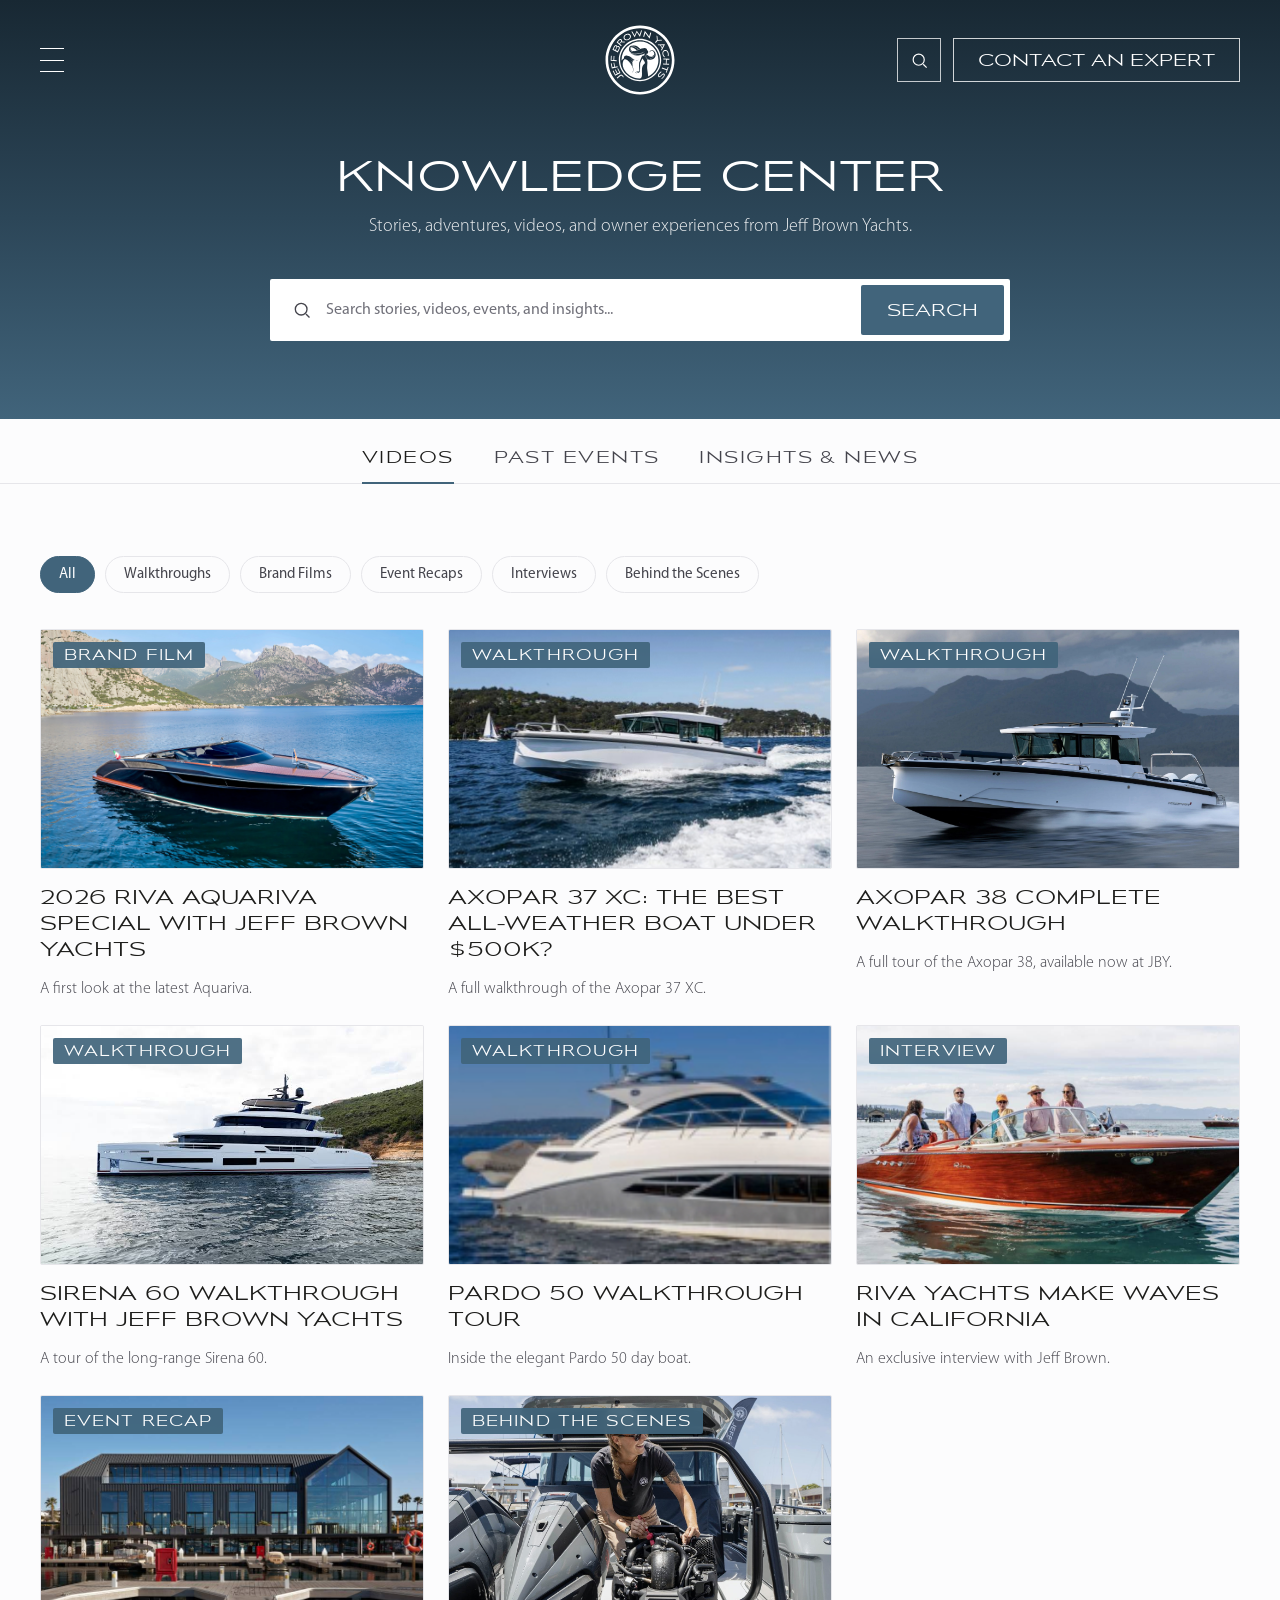
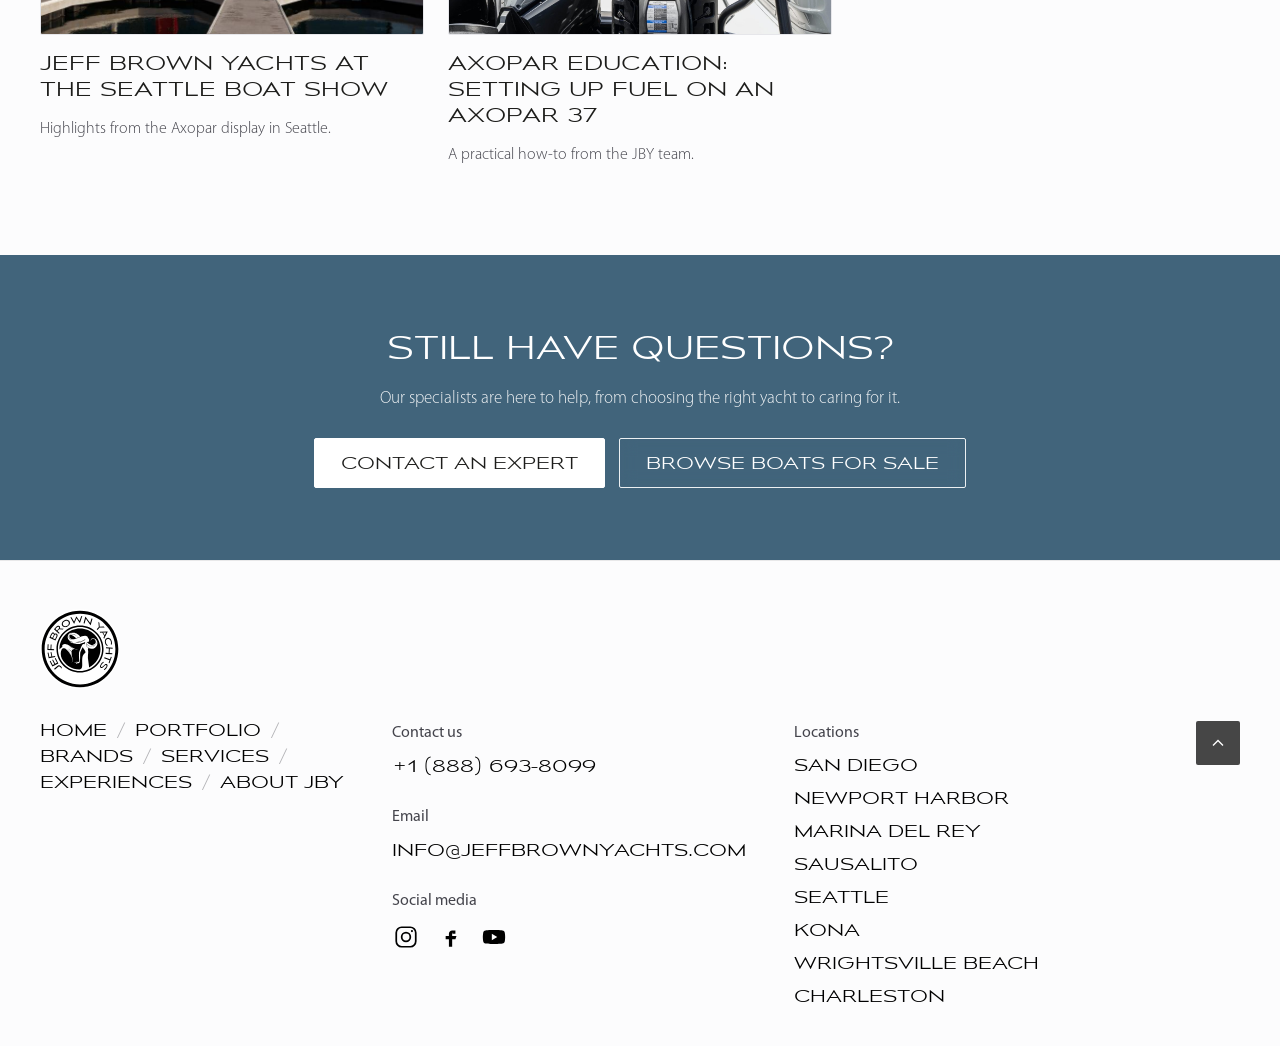
==== commit 609c3be7: "Variant 3: drop the panel heading (it duplicated the active tab label) Co-Authored-By: Claude Opus 4" ====
--- a/index.html
+++ b/index.html
@@ -34,7 +34,6 @@
   <!-- ===================== VIDEOS ===================== -->
   <div class="hub-panel active" id="panel-videos">
     <section class="sec"><div class="wrap">
-      <div class="panel-intro"><h2>Videos</h2></div>
       <div class="chips" data-chips="grid-videos" data-axis="type" aria-label="Filter videos">
         <button class="chip on" data-val="all">All</button>
         <button class="chip" data-val="walkthroughs">Walkthroughs</button>
@@ -57,7 +56,6 @@
   <!-- ===================== PAST EVENTS ===================== -->
   <div class="hub-panel" id="panel-events">
     <section class="sec"><div class="wrap">
-      <div class="panel-intro"><h2>Past Events</h2></div>
       <div class="chips" data-chips="grid-events" data-axis="brand" aria-label="Filter events by brand">
         <button class="chip on" data-val="all">All</button>
         <button class="chip" data-val="axopar">Axopar</button>
@@ -80,7 +78,6 @@
   <!-- ===================== INSIGHTS & NEWS ===================== -->
   <div class="hub-panel" id="panel-insights">
     <section class="sec"><div class="wrap">
-      <div class="panel-intro"><h2>Insights &amp; News</h2></div>
       <div class="chips" data-chips="grid-insights" data-axis="cat" aria-label="Filter insights">
         <button class="chip on" data-val="all">All</button>
         <button class="chip" data-val="news">News</button>
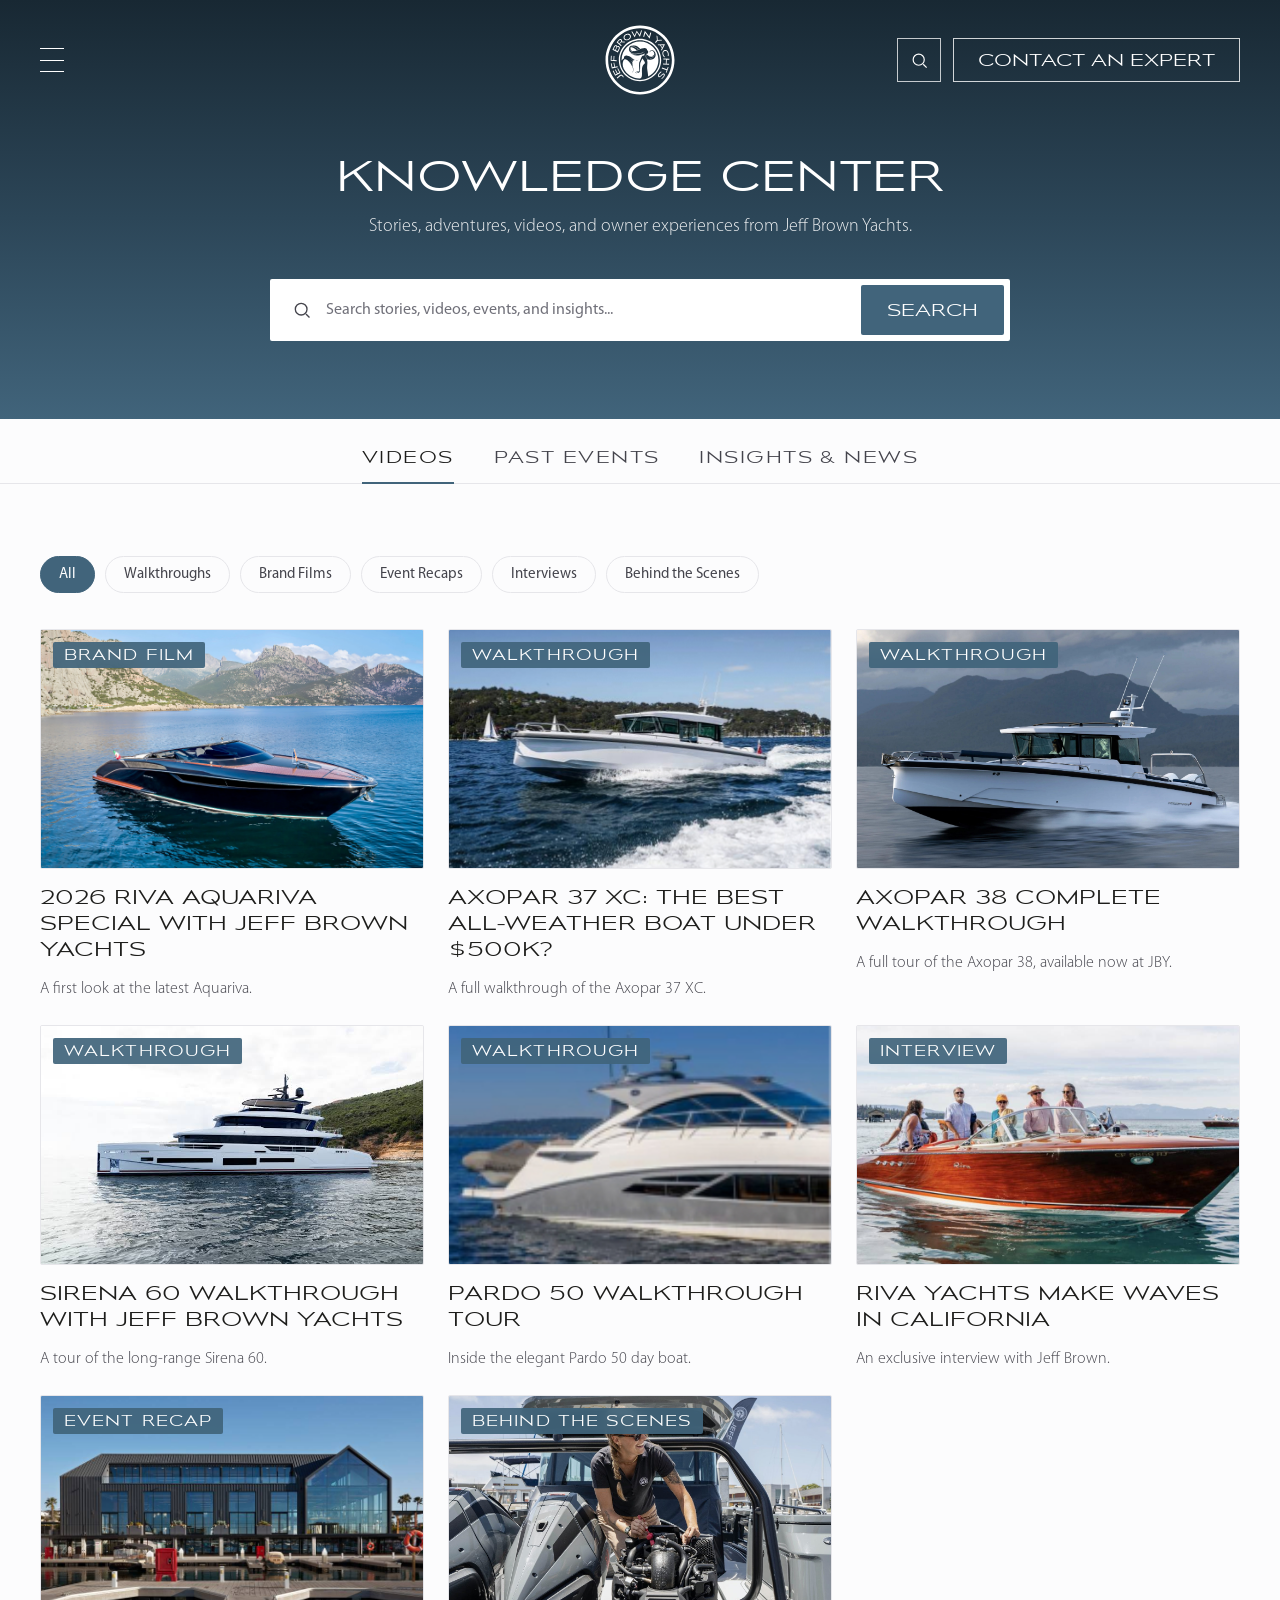
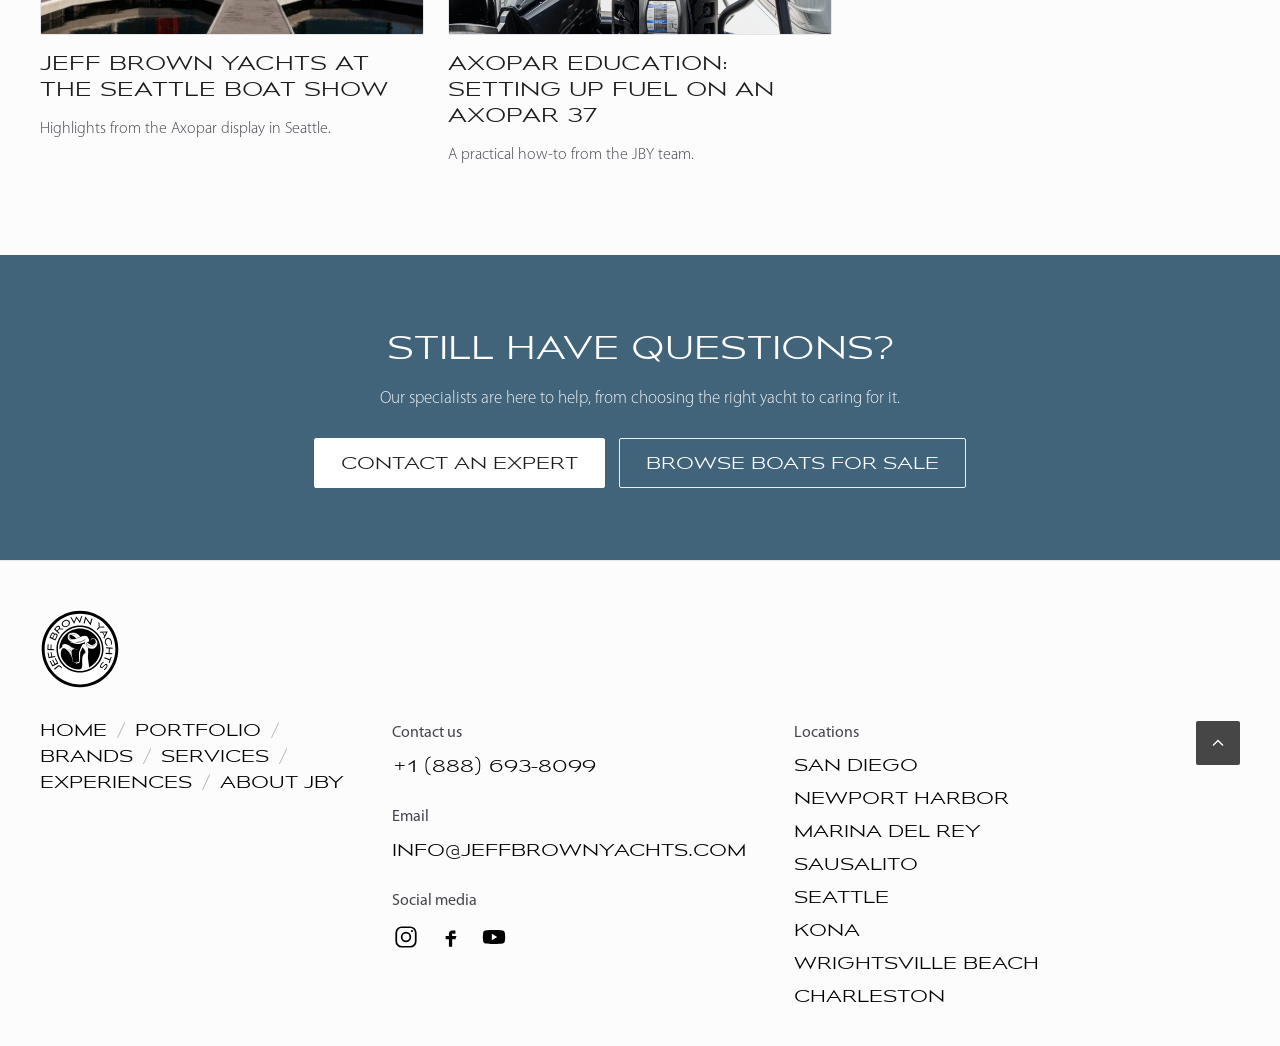
==== commit 34c14201: "Past Events filter: by region (West Coast / East Coast) instead of brand Co-Authored-By: Claude Opus" ====
--- a/index.html
+++ b/index.html
@@ -56,21 +56,19 @@
   <!-- ===================== PAST EVENTS ===================== -->
   <div class="hub-panel" id="panel-events">
     <section class="sec"><div class="wrap">
-      <div class="chips" data-chips="grid-events" data-axis="brand" aria-label="Filter events by brand">
+      <div class="chips" data-chips="grid-events" data-axis="region" aria-label="Filter events by region">
         <button class="chip on" data-val="all">All</button>
-        <button class="chip" data-val="axopar">Axopar</button>
-        <button class="chip" data-val="brabus">BRABUS</button>
-        <button class="chip" data-val="riva">Riva</button>
-        <button class="chip" data-val="pershing">Pershing</button>
+        <button class="chip" data-val="west">West Coast</button>
+        <button class="chip" data-val="east">East Coast</button>
       </div>
-      <div class="egrid" id="grid-events" style="grid-template-columns:repeat(3,1fr)"><a class="ecard" data-loc="lake-tahoe" data-brand="riva" href="event.html?e=lake-tahoe"><img src="assets/img/ev_pebble.jpg" alt="" /><div class="ec-body"><h3>Lake Tahoe Concours d'Elegance</h3><span class="ec-meta">Aug 2026 · Lake Tahoe</span><span class="ec-cta">View Recap <svg viewBox="0 0 24 24" fill="none" stroke="currentColor" stroke-width="1.6"><path d="m9 6 6 6-6 6"/></svg></span></div></a>
-              <a class="ecard" data-loc="san-diego" data-brand="axopar" href="event.html?e=san-diego"><img src="assets/img/marina-sandiego.jpg" alt="" /><div class="ec-body"><h3>San Diego International Boat Show</h3><span class="ec-meta">Jun 2026 · San Diego</span><span class="ec-cta">View Recap <svg viewBox="0 0 24 24" fill="none" stroke="currentColor" stroke-width="1.6"><path d="m9 6 6 6-6 6"/></svg></span></div></a>
-              <a class="ecard" data-loc="miami" data-brand="pershing" href="event.html?e=miami"><img src="assets/img/vessel-pershing.jpg" alt="" /><div class="ec-body"><h3>Miami International Boat Show</h3><span class="ec-meta">Feb 2026 · Miami</span><span class="ec-cta">View Recap <svg viewBox="0 0 24 24" fill="none" stroke="currentColor" stroke-width="1.6"><path d="m9 6 6 6-6 6"/></svg></span></div></a>
-              <a class="ecard" data-loc="baltimore" data-brand="axopar" href="event.html?e=mid-atlantic"><img src="assets/img/vessel-axopar.jpg" alt="" /><div class="ec-body"><h3>Mid-Atlantic Boat Show</h3><span class="ec-meta">Feb 2026 · Baltimore</span><span class="ec-cta">View Recap <svg viewBox="0 0 24 24" fill="none" stroke="currentColor" stroke-width="1.6"><path d="m9 6 6 6-6 6"/></svg></span></div></a>
-              <a class="ecard" data-loc="charleston" data-brand="axopar" href="event.html?e=charleston"><img src="assets/img/marina-newport.jpg" alt="" /><div class="ec-body"><h3>Charleston Boat Show</h3><span class="ec-meta">Jan 2026 · Charleston</span><span class="ec-cta">View Recap <svg viewBox="0 0 24 24" fill="none" stroke="currentColor" stroke-width="1.6"><path d="m9 6 6 6-6 6"/></svg></span></div></a>
-              <a class="ecard" data-loc="fort-lauderdale" data-brand="brabus" href="event.html?e=fort-lauderdale"><img src="assets/img/event_flibs.jpg" alt="" /><div class="ec-body"><h3>Fort Lauderdale International Boat Show</h3><span class="ec-meta">Oct 2025 · Fort Lauderdale</span><span class="ec-cta">View Recap <svg viewBox="0 0 24 24" fill="none" stroke="currentColor" stroke-width="1.6"><path d="m9 6 6 6-6 6"/></svg></span></div></a>
-              <a class="ecard" data-loc="sausalito" data-brand="brabus" href="event.html?e=sausalito"><img src="assets/img/ev_sausalito.jpg" alt="" /><div class="ec-body"><h3>Sausalito Boat Show (4th Annual)</h3><span class="ec-meta">Sep 2025 · Sausalito</span><span class="ec-cta">View Recap <svg viewBox="0 0 24 24" fill="none" stroke="currentColor" stroke-width="1.6"><path d="m9 6 6 6-6 6"/></svg></span></div></a>
-              <a class="ecard" data-loc="carolinas" data-brand="axopar" href="event.html?e=carolinas"><img src="assets/img/vessel-brabus.jpg" alt="" /><div class="ec-body"><h3>Axopar &amp; BRABUS Carolinas Adventure</h3><span class="ec-meta">Jul 2024 · Carolinas</span><span class="ec-cta">View Recap <svg viewBox="0 0 24 24" fill="none" stroke="currentColor" stroke-width="1.6"><path d="m9 6 6 6-6 6"/></svg></span></div></a></div>
+      <div class="egrid" id="grid-events" style="grid-template-columns:repeat(3,1fr)"><a class="ecard" data-region="west" data-loc="lake-tahoe" data-brand="riva" href="event.html?e=lake-tahoe"><img src="assets/img/ev_pebble.jpg" alt="" /><div class="ec-body"><h3>Lake Tahoe Concours d'Elegance</h3><span class="ec-meta">Aug 2026 · Lake Tahoe</span><span class="ec-cta">View Recap <svg viewBox="0 0 24 24" fill="none" stroke="currentColor" stroke-width="1.6"><path d="m9 6 6 6-6 6"/></svg></span></div></a>
+              <a class="ecard" data-region="west" data-loc="san-diego" data-brand="axopar" href="event.html?e=san-diego"><img src="assets/img/marina-sandiego.jpg" alt="" /><div class="ec-body"><h3>San Diego International Boat Show</h3><span class="ec-meta">Jun 2026 · San Diego</span><span class="ec-cta">View Recap <svg viewBox="0 0 24 24" fill="none" stroke="currentColor" stroke-width="1.6"><path d="m9 6 6 6-6 6"/></svg></span></div></a>
+              <a class="ecard" data-region="east" data-loc="miami" data-brand="pershing" href="event.html?e=miami"><img src="assets/img/vessel-pershing.jpg" alt="" /><div class="ec-body"><h3>Miami International Boat Show</h3><span class="ec-meta">Feb 2026 · Miami</span><span class="ec-cta">View Recap <svg viewBox="0 0 24 24" fill="none" stroke="currentColor" stroke-width="1.6"><path d="m9 6 6 6-6 6"/></svg></span></div></a>
+              <a class="ecard" data-region="east" data-loc="baltimore" data-brand="axopar" href="event.html?e=mid-atlantic"><img src="assets/img/vessel-axopar.jpg" alt="" /><div class="ec-body"><h3>Mid-Atlantic Boat Show</h3><span class="ec-meta">Feb 2026 · Baltimore</span><span class="ec-cta">View Recap <svg viewBox="0 0 24 24" fill="none" stroke="currentColor" stroke-width="1.6"><path d="m9 6 6 6-6 6"/></svg></span></div></a>
+              <a class="ecard" data-region="east" data-loc="charleston" data-brand="axopar" href="event.html?e=charleston"><img src="assets/img/marina-newport.jpg" alt="" /><div class="ec-body"><h3>Charleston Boat Show</h3><span class="ec-meta">Jan 2026 · Charleston</span><span class="ec-cta">View Recap <svg viewBox="0 0 24 24" fill="none" stroke="currentColor" stroke-width="1.6"><path d="m9 6 6 6-6 6"/></svg></span></div></a>
+              <a class="ecard" data-region="east" data-loc="fort-lauderdale" data-brand="brabus" href="event.html?e=fort-lauderdale"><img src="assets/img/event_flibs.jpg" alt="" /><div class="ec-body"><h3>Fort Lauderdale International Boat Show</h3><span class="ec-meta">Oct 2025 · Fort Lauderdale</span><span class="ec-cta">View Recap <svg viewBox="0 0 24 24" fill="none" stroke="currentColor" stroke-width="1.6"><path d="m9 6 6 6-6 6"/></svg></span></div></a>
+              <a class="ecard" data-region="west" data-loc="sausalito" data-brand="brabus" href="event.html?e=sausalito"><img src="assets/img/ev_sausalito.jpg" alt="" /><div class="ec-body"><h3>Sausalito Boat Show (4th Annual)</h3><span class="ec-meta">Sep 2025 · Sausalito</span><span class="ec-cta">View Recap <svg viewBox="0 0 24 24" fill="none" stroke="currentColor" stroke-width="1.6"><path d="m9 6 6 6-6 6"/></svg></span></div></a>
+              <a class="ecard" data-region="east" data-loc="carolinas" data-brand="axopar" href="event.html?e=carolinas"><img src="assets/img/vessel-brabus.jpg" alt="" /><div class="ec-body"><h3>Axopar &amp; BRABUS Carolinas Adventure</h3><span class="ec-meta">Jul 2024 · Carolinas</span><span class="ec-cta">View Recap <svg viewBox="0 0 24 24" fill="none" stroke="currentColor" stroke-width="1.6"><path d="m9 6 6 6-6 6"/></svg></span></div></a></div>
       <div class="sec-foot"><a class="btn btn-md btn-ghost-navy" href="https://ywteamyw.github.io/jby-events/v3-filters.html" target="_blank" rel="noopener">View Upcoming Events <svg viewBox="0 0 24 24" fill="none" stroke="currentColor" stroke-width="1.6"><path d="m9 6 6 6-6 6"/></svg></a></div>
     </div></section>
   </div>
--- a/assets/styles.css
+++ b/assets/styles.css
@@ -49,7 +49,7 @@
 .btn-ghost-navy{background:transparent;color:var(--navy);border:1px solid var(--navy)}
 .btn-ghost-navy:hover{background:var(--navy);color:var(--white)}
 .btn-ghost-light{background:transparent;color:var(--white);border:1px solid rgba(255,255,255,.9);backdrop-filter:blur(8px)}
-.btn-ghost-light:hover{background:var(--white);color:var(--ink)}
+.btn-ghost-light:hover{background:rgba(255,255,255,.16);color:var(--white)}
 .link-arrow{display:inline-flex;align-items:center;gap:8px;font-family:'Mesmerize',sans-serif;text-transform:uppercase;
   font-size:16px;letter-spacing:.04em;color:var(--navy)}
 .link-arrow svg{width:16px;height:16px}
